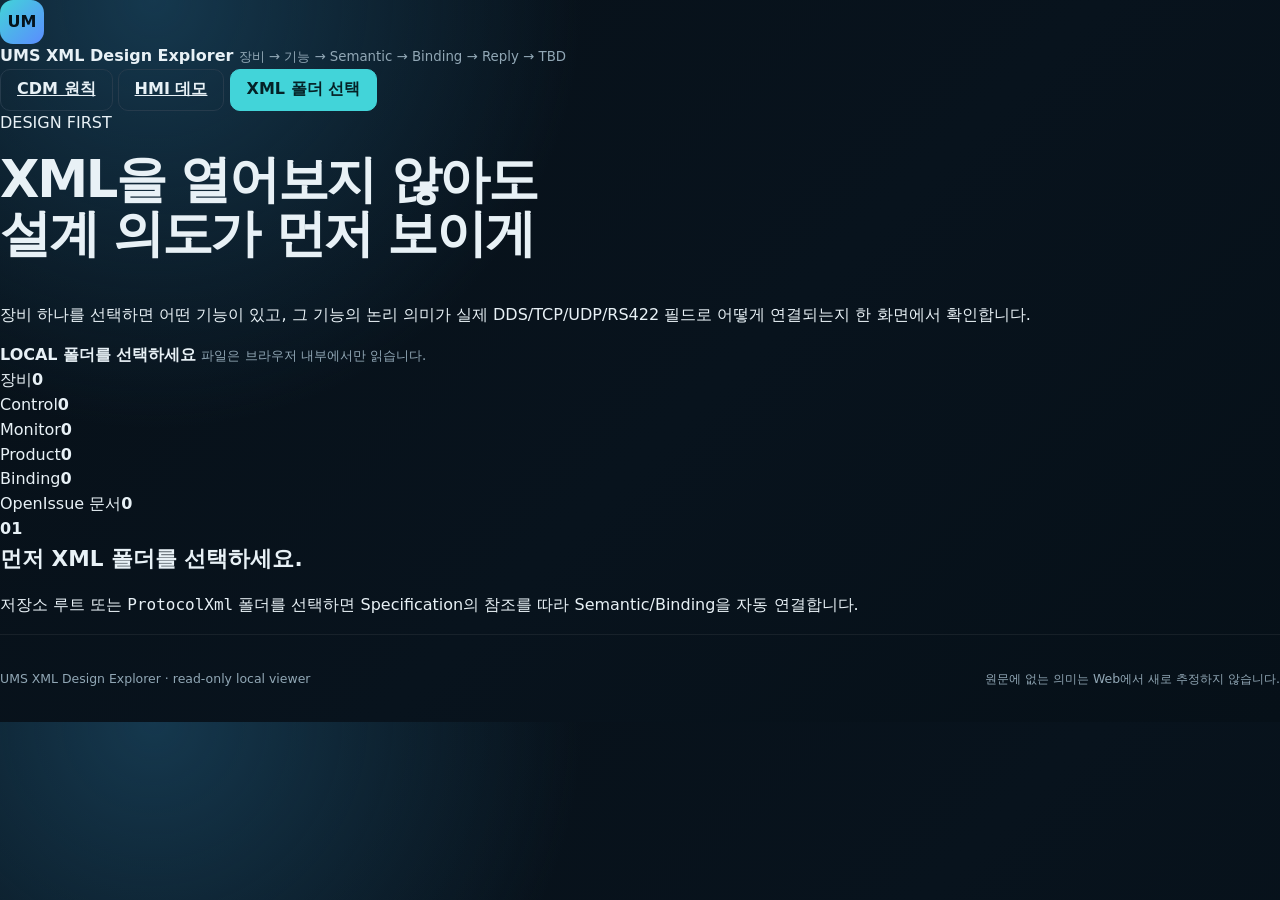
==== web/design.html @ 5b24053e "Add XML design-first explorer page" ====
<!doctype html>
<html lang="ko">
<head>
  <meta charset="utf-8">
  <meta name="viewport" content="width=device-width,initial-scale=1">
  <title>UMS XML Design Explorer</title>
  <link rel="stylesheet" href="styles.css">
  <link rel="stylesheet" href="design.css">
  <script src="design.js" defer></script>
</head>
<body class="design-body">
<a class="skip-link" href="#designMain">본문으로 바로가기</a>
<div class="design-shell">
  <header class="design-topbar">
    <div class="design-brand">
      <span class="brand-mark">UM</span>
      <span>
        <strong>UMS XML Design Explorer</strong>
        <small>장비 → 기능 → Semantic → Binding → Reply → TBD</small>
      </span>
    </div>
    <div class="design-actions">
      <a class="button ghost" href="index.html#cdm">CDM 원칙</a>
      <a class="button ghost" href="index.html#hmi">HMI 데모</a>
      <label class="button primary" for="designFolderInput">XML 폴더 선택</label>
      <input id="designFolderInput" class="visually-hidden" type="file" webkitdirectory multiple accept=".xml,.xsd,.md,.idl">
    </div>
  </header>

  <section class="design-intro">
    <div>
      <p class="design-eyebrow">DESIGN FIRST</p>
      <h1>XML을 열어보지 않아도<br>설계 의도가 먼저 보이게</h1>
      <p>장비 하나를 선택하면 어떤 기능이 있고, 그 기능의 논리 의미가 실제 DDS/TCP/UDP/RS422 필드로 어떻게 연결되는지 한 화면에서 확인합니다.</p>
    </div>
    <div class="design-source" id="designSourceState">
      <b>LOCAL</b>
      <strong>폴더를 선택하세요</strong>
      <small>파일은 브라우저 내부에서만 읽습니다.</small>
    </div>
  </section>

  <section id="designStats" class="design-stats" aria-live="polite">
    <div><span>장비</span><strong>0</strong></div>
    <div><span>Control</span><strong>0</strong></div>
    <div><span>Monitor</span><strong>0</strong></div>
    <div><span>Product</span><strong>0</strong></div>
    <div><span>Binding</span><strong>0</strong></div>
    <div><span>OpenIssue 문서</span><strong>0</strong></div>
  </section>

  <main id="designMain">
    <section id="designEmpty" class="design-empty">
      <b>01</b>
      <div>
        <h2>먼저 XML 폴더를 선택하세요.</h2>
        <p>저장소 루트 또는 <code>ProtocolXml</code> 폴더를 선택하면 Specification의 참조를 따라 Semantic/Binding을 자동 연결합니다.</p>
      </div>
    </section>

    <section id="designWorkspace" class="design-workspace" hidden>
      <aside class="design-sidebar">
        <header>
          <p>DEVICE</p>
          <h2>장비</h2>
          <input id="designDeviceSearch" type="search" placeholder="장비명 · SpecRef 검색">
        </header>
        <div id="designDeviceList" class="design-device-list"></div>
      </aside>

      <section class="design-content">
        <article id="designDeviceHero" class="design-device-hero"></article>

        <section class="design-path-card">
          <div class="design-path-title">
            <p>REFERENCE PATH</p>
            <h2>Specification → Semantic → Binding</h2>
          </div>
          <div id="designReferencePath" class="design-reference-path"></div>
        </section>

        <section class="design-function-layout">
          <aside class="design-function-browser">
            <header>
              <div>
                <p>FUNCTION</p>
                <h2>기능</h2>
              </div>
              <div class="design-function-filters" id="designFunctionFilters">
                <button class="is-active" data-kind="All">전체</button>
                <button data-kind="Control">Control</button>
                <button data-kind="Monitor">Monitor</button>
                <button data-kind="Product">Product</button>
              </div>
              <input id="designFunctionSearch" type="search" placeholder="기능명 · CDM · ID 검색">
            </header>
            <div id="designFunctionList" class="design-function-list"></div>
          </aside>

          <section class="design-detail">
            <div id="designNoFunction" class="design-no-function">
              <b>02</b>
              <div>
                <h2>기능을 선택하세요.</h2>
                <p>Semantic 의미와 실제 Binding 메시지를 같은 화면에서 비교할 수 있습니다.</p>
              </div>
            </div>

            <div id="designFunctionDetail" hidden>
              <article id="designFunctionHero" class="design-function-hero"></article>

              <section class="design-flow">
                <div><b>1</b><span><strong>기능</strong><small id="flowFeature">—</small></span></div>
                <i>→</i>
                <div><b>2</b><span><strong>Semantic</strong><small id="flowSemantic">—</small></span></div>
                <i>→</i>
                <div><b>3</b><span><strong>Binding</strong><small id="flowBinding">—</small></span></div>
                <i>→</i>
                <div><b>4</b><span><strong>Wire</strong><small id="flowWire">—</small></span></div>
                <i>→</i>
                <div><b>5</b><span><strong>Reply</strong><small id="flowReply">—</small></span></div>
              </section>

              <section class="design-compare-grid">
                <article class="design-semantic-card">
                  <header><p>LOGICAL MEANING</p><h2>Semantic</h2></header>
                  <div id="designSemanticSummary"></div>
                  <div id="designSemanticTable"></div>
                </article>
                <article class="design-binding-card">
                  <header><p>PHYSICAL REPRESENTATION</p><h2>Binding</h2></header>
                  <div id="designBindingVariants"></div>
                </article>
              </section>

              <section class="design-reply-issues-grid">
                <article class="design-reply-card">
                  <header><p>RESULT / ACK</p><h2>Reply</h2></header>
                  <div id="designReplyDetail"></div>
                </article>
                <article class="design-issue-card">
                  <header><p>KNOWN UNKNOWN</p><h2>TBD / OpenIssue</h2></header>
                  <div id="designIssueDetail"></div>
                </article>
              </section>

              <details class="design-raw-card">
                <summary><span><strong>원본 XML 확인</strong><small>선택 기능의 Semantic/Binding 원문</small></span><b>⌄</b></summary>
                <div class="design-raw-grid">
                  <div><h3>Semantic XML</h3><pre><code id="designRawSemantic"></code></pre></div>
                  <div><h3>Binding XML</h3><pre><code id="designRawBinding"></code></pre></div>
                </div>
              </details>
            </div>
          </section>
        </section>
      </section>
    </section>
  </main>

  <footer class="design-footer">
    <span>UMS XML Design Explorer · read-only local viewer</span>
    <span>원문에 없는 의미는 Web에서 새로 추정하지 않습니다.</span>
  </footer>
</div>
</body>
</html>
---- web/styles.css ----
:root {
  --bg:#071018;
  --surface:#0d1924;
  --surface2:#122230;
  --line:#263b4c;
  --text:#e8f1f6;
  --muted:#91a7b5;
  --cyan:#42d4d9;
  --blue:#5b8cff;
  --amber:#ffbd66;
  --green:#57d99b;
  --red:#ff7185;
  --radius:18px;
  --shadow:0 18px 55px #0008;
  font-family:Inter,'Noto Sans KR',system-ui,sans-serif;
  color-scheme:dark;
}
*{box-sizing:border-box}
html{scroll-behavior:smooth}
body{margin:0;background:radial-gradient(circle at 12% 0,#15384e 0,transparent 32%),linear-gradient(135deg,#071018,#08131d 55%,#061018);color:var(--text);line-height:1.55}
button,input,select{font:inherit}
button,label[for]{cursor:pointer}
code{font-family:Consolas,monospace}
[hidden]{display:none!important}
a{color:inherit}
h1,h2,h3,p{margin-top:0}
h1{font-size:clamp(2rem,4vw,4.2rem);line-height:1.06;letter-spacing:-.045em;max-width:1000px}
h2{font-size:1.35rem}
small{color:var(--muted)}
.app-shell{max-width:1760px;margin:auto;min-height:100vh;padding:0 34px}
.visually-hidden,.skip-link{position:absolute;width:1px;height:1px;overflow:hidden;clip:rect(0 0 0 0)}
.skip-link:focus{clip:auto;width:auto;height:auto;z-index:99;padding:10px;background:#fff;color:#000}
button:focus-visible,input:focus-visible,select:focus-visible,label:focus-visible{outline:3px solid var(--cyan);outline-offset:2px}
.button{display:inline-flex;align-items:center;justify-content:center;min-height:42px;padding:0 16px;border:1px solid var(--line);border-radius:10px;background:transparent;color:var(--text);font-weight:700}
.button.primary{background:var(--cyan);border-color:var(--cyan);color:#052126}
.button.ghost:hover{border-color:var(--cyan);color:var(--cyan)}
.empty-text{color:var(--muted)}

.topbar{min-height:88px;display:flex;align-items:center;justify-content:space-between;gap:24px;border-bottom:1px solid #ffffff12}
.brand{display:flex;align-items:center;gap:12px;text-decoration:none}
.brand-mark{display:grid;place-items:center;width:44px;height:44px;border-radius:13px;background:linear-gradient(135deg,var(--cyan),var(--blue));color:#05131b;font-weight:900}
.brand strong,.brand small,.source-summary strong,.source-summary small{display:block}
.source-actions{display:flex;align-items:center;gap:10px;margin-left:auto}
.source-summary{display:flex;align-items:center;gap:10px;margin-right:8px}
.source-dot{width:9px;height:9px;border-radius:50%;background:var(--amber);box-shadow:0 0 16px var(--amber)}
.source-bar{display:flex;align-items:center;gap:22px;padding:10px 0;border-bottom:1px solid #ffffff0e}
.source-bar>div{display:flex;gap:7px;align-items:baseline}
.source-bar span{font-size:.72rem;color:var(--muted)}
.source-bar strong{font-size:1.05rem}
.source-bar p{margin:0 0 0 auto;color:var(--muted);font-size:.76rem}
.source-bar b{color:var(--green)}

.tabbar{display:grid;grid-template-columns:repeat(3,1fr);gap:10px;padding:18px 0}
.tab-button{display:flex;align-items:center;gap:14px;text-align:left;padding:15px 18px;border:1px solid var(--line);border-radius:14px;background:#0b1721;color:var(--muted)}
.tab-button b{color:var(--cyan)}
.tab-button strong,.tab-button small{display:block}
.tab-button.is-active{background:#122634;border-color:#3e8ca3;color:var(--text);box-shadow:0 8px 30px #0004}
.tab-panel{animation:fade .2s ease}
@keyframes fade{from{opacity:.35;transform:translateY(5px)}}

.page-hero{display:grid;grid-template-columns:minmax(0,1.7fr) minmax(260px,.7fr);gap:36px;align-items:end;padding:62px 6px 44px}
.page-hero p{max-width:900px;color:#b7c8d2}
.eyebrow,.section-heading p,.panel-card header p,.timeline-section header p,.catalog-section header p,.reference-nav>p{color:var(--cyan);font-size:.72rem;letter-spacing:.15em;font-weight:800}
.notice-card{display:flex;gap:14px;padding:19px;border:1px solid #39768b;border-radius:14px;background:#102b38}
.notice-card b{display:grid;place-items:center;width:28px;height:28px;border-radius:50%;background:var(--cyan);color:#052126}
.notice-card strong,.notice-card small{display:block}
.notice-card.warning{border-color:#745f37;background:#2a2419}
.notice-card.warning b{background:var(--amber)}
footer{display:flex;justify-content:space-between;padding:34px 0;color:var(--muted);font-size:.78rem;border-top:1px solid #ffffff10}

.section-heading,.panel-card>header,.timeline-section>header,.catalog-section>header{display:flex;align-items:center;justify-content:space-between;gap:20px}
.section-heading{margin-bottom:18px}
.section-heading p,.panel-card header p,.timeline-section header p,.catalog-section header p{margin-bottom:5px}
.section-heading h2,.panel-card header h2,.timeline-section header h2,.catalog-section header h2{margin:0}
.panel-card,.analysis-overview,.timeline-section,.catalog-section,.command-guide{border:1px solid var(--line);border-radius:var(--radius);background:linear-gradient(160deg,#10202c,#0b1721);box-shadow:var(--shadow)}
.panel-card{padding:20px;min-width:0}
.panel-card>header{padding-bottom:15px;border-bottom:1px solid #ffffff10}
.empty-callout{display:flex;align-items:center;gap:18px;margin:30px 0;padding:24px;border:1px dashed #3f6376;border-radius:var(--radius);background:#0c1b26}
.empty-callout>b{font-size:2rem;color:var(--cyan)}
.empty-callout span{flex:1}
.empty-callout strong,.empty-callout small{display:block}
input,select{min-height:40px;border:1px solid var(--line);border-radius:9px;background:#07131c;color:var(--text);padding:0 11px}
input[type=search]{width:min(270px,100%)}
.state-chip{padding:5px 9px;border-radius:999px;background:#172b38;color:var(--cyan);font:700 .68rem Consolas,monospace}

.profile-formula,.axis-grid,.cdm-reference{margin:18px 0 34px}
.formula-track{display:grid;grid-template-columns:repeat(9,max-content);align-items:stretch;justify-content:space-between;gap:9px}
.formula-track>i{align-self:center;color:var(--muted);font-size:1.4rem}
.formula-card{display:flex;flex-direction:column;min-width:150px;padding:18px;border:1px solid var(--line);border-top:3px solid var(--cyan);border-radius:14px;background:var(--surface)}
.formula-card>b{font-size:.67rem;color:var(--muted)}
.formula-card>strong{font-size:1.04rem;margin:8px 0}
.formula-card.domain{border-top-color:var(--blue)}
.formula-card.autonomy{border-top-color:#9b8cff}
.formula-card.capability{border-top-color:var(--green)}
.formula-card.project{border-top-color:var(--amber)}
.axis-grid{display:grid;grid-template-columns:repeat(3,1fr);gap:15px}
.axis-grid>.section-heading{grid-column:1/-1}
.axis-card{padding:22px;border:1px solid var(--line);border-radius:16px;background:var(--surface)}
.axis-card>b{display:grid;place-items:center;width:32px;height:32px;border-radius:9px;background:#173449;color:var(--cyan)}
.axis-card h3{margin:12px 0 4px}
.axis-card p,.axis-card li{color:var(--muted)}
.tag-cloud{display:flex;flex-wrap:wrap;gap:7px}
.tag-cloud span{padding:4px 8px;border-radius:999px;background:#152a38;color:#b6dce8;font-size:.75rem}
.cdm-reference{display:grid;grid-template-columns:245px 1fr;border:1px solid var(--line);border-radius:var(--radius);overflow:hidden;background:var(--surface)}
.reference-nav{padding:24px;border-right:1px solid var(--line);background:#09151e}
.reference-nav button{display:block;width:100%;padding:10px;margin:5px 0;border:0;border-radius:8px;background:transparent;color:var(--muted);text-align:left}
.reference-nav button.is-active{background:#153143;color:var(--cyan)}
.reference-content{min-height:440px;padding:30px;overflow:auto}
.document-header span{color:var(--cyan);font-size:.7rem;font-weight:800}
.principle-grid{display:grid;grid-template-columns:1fr 1fr;gap:18px}
.principle-grid section{padding:20px;border:1px solid var(--line);border-radius:14px}
.markdown-body{max-width:1000px}
.markdown-body h1,.markdown-body h2,.markdown-body h3{margin-top:1.5em;letter-spacing:-.02em}
.markdown-body h1{font-size:2rem}
.markdown-body table{width:100%;border-collapse:collapse;font-size:.82rem}
.markdown-body th,.markdown-body td{padding:9px;border:1px solid var(--line);text-align:left}
.markdown-body pre{padding:15px;background:#061018;border-radius:10px;overflow:auto}

.analysis-overview{padding:22px;margin-bottom:18px}
.legend{display:flex;flex-wrap:wrap;gap:12px;color:var(--muted);font-size:.72rem}
.legend span:nth-child(1){color:var(--blue)}
.legend span:nth-child(2){color:var(--cyan)}
.legend span:nth-child(3){color:var(--green)}
.legend span:nth-child(4){color:var(--amber)}
.relationship-map{display:grid;gap:14px}
.relation-chain{display:grid;grid-template-columns:minmax(170px,.75fr) 28px minmax(240px,1fr) 28px minmax(260px,1.5fr);align-items:stretch}
.relation-arrow{display:grid;place-items:center;color:#557182}
.relation-node{padding:15px;border:1px solid var(--line);border-left:4px solid var(--cyan);border-radius:12px;background:#0a1720;text-align:left;color:var(--text)}
.relation-node.binding{border-left-color:var(--green)}
.relation-node.vehicle{border-left-color:var(--blue)}
.relation-node strong,.relation-node small{display:block;overflow-wrap:anywhere}
.binding-stack{display:grid;gap:8px}
.schema-rail{display:flex;gap:10px;margin-top:14px;padding-top:14px;border-top:1px dashed var(--line)}
.schema-node{flex:1;padding:10px;border:1px solid #6c5733;border-radius:10px;background:#251f16;color:var(--amber);font-size:.75rem}
.selection-summary{display:flex;align-items:center;flex-wrap:wrap;gap:8px 12px;margin:-4px 0 16px;padding:10px 12px;border:1px solid #315365;border-radius:10px;background:#0a1822;color:var(--muted);font-size:.74rem}
.selection-summary span{display:inline-flex;align-items:center;gap:6px;padding:5px 8px;border-radius:7px;background:#102733}
.selection-summary strong{color:var(--text);font-size:.86rem}
.selection-summary small{margin-left:auto;color:#829ba9}
.explorer-layout{display:grid;grid-template-columns:260px minmax(420px,1.25fr) minmax(300px,.9fr);gap:14px;align-items:start}
.file-list,.control-list{display:grid;gap:7px;margin-top:14px;max-height:650px;overflow:auto}
.file-item,.control-item{width:100%;padding:11px;border:1px solid transparent;border-radius:9px;background:#0a1720;color:var(--text);text-align:left}
.file-item:hover,.control-item:hover,.file-item.is-active,.control-item.is-active{border-color:#356278;background:#102838}
.file-item strong,.file-item small,.control-item strong,.control-item small{display:block;overflow-wrap:anywhere}
.file-item small,.control-item small{color:var(--muted)}
.control-browser>header{align-items:flex-end}
.model-detail{padding-top:15px;overflow-wrap:anywhere}
.model-detail dl{display:grid;gap:9px}
.model-detail dt{color:var(--muted);font-size:.7rem}
.model-detail dd{margin:2px 0 0;font-family:Consolas,monospace}
.detail-block{margin:14px 0;padding:13px;border:1px solid var(--line);border-radius:10px}
.detail-block h3{margin-bottom:8px}
.diagnostics-section{margin:18px 0 36px}
.diagnostic-list{display:grid;gap:8px}
.diagnostic-item{display:flex;gap:12px;padding:13px;border:1px solid var(--line);border-radius:10px;background:#0b1720}
.diagnostic-item b{color:var(--amber)}
.diagnostic-item.error b{color:var(--red)}
.diagnostic-item.ok b{color:var(--green)}

.feature-item-head{display:flex;align-items:center;justify-content:space-between;gap:10px;width:100%}
.feature-badge{display:inline-flex;align-items:center;padding:3px 7px;border-radius:999px;font-size:.62rem;letter-spacing:.06em}
.feature-badge.control{background:#173a48;color:var(--cyan)}
.feature-badge.monitor{background:#263724;color:var(--green)}
.feature-badge.product{background:#3a2d1a;color:var(--amber)}
.control-item.control{border-left:3px solid var(--cyan)}
.control-item.monitor{border-left:3px solid var(--green)}
.control-item.product{border-left:3px solid var(--amber)}

.relation-node,.schema-node,.file-item,.control-item{position:relative;transition:background-color .12s ease,border-color .12s ease,box-shadow .12s ease,transform .12s ease}
.relation-node.is-selected,.schema-node.is-selected,.file-item.is-selected,.control-item.is-selected{background:#16384a;border-color:#55a9c5;color:#f2fbff;box-shadow:inset 0 0 0 1px #7dd3ef40}
.relation-node.is-primary,.schema-node.is-primary,.file-item.is-primary,.control-item.is-primary{box-shadow:0 0 0 2px #08131b,0 0 0 4px #62c7e8,inset 0 0 0 1px #ffffff20}
.relation-node.vehicle.is-selected{background:#17384b;border-left-color:#70baff}
.relation-node.semantic.is-selected{background:#123943;border-left-color:#68d8ed}
.relation-node.binding.is-selected{background:#123b32;border-left-color:#6fe0ad}
.control-item.is-selected.control{border-left-color:#73dcf0}
.control-item.is-selected.monitor{border-left-color:#6fe0ad}
.control-item.is-selected.product{border-left-color:#ffd08a}

.reply-overview{margin-top:14px}
.reply-list{display:grid;gap:10px}
.reply-item{padding:12px;border:1px solid var(--line);border-radius:10px;background:#09151e}
.reply-item>strong,.reply-item>small{display:block}
.reply-item>small{margin-top:5px;color:var(--muted)}
.reply-binding{display:grid;grid-template-columns:1fr;gap:3px;margin-top:9px;padding:9px;border-left:2px solid var(--cyan);background:#07121a}
.reply-binding b{font-size:.75rem;color:var(--cyan)}
.reply-binding span,.reply-binding small{color:var(--muted);font-size:.72rem;overflow-wrap:anywhere}
.binding-detail-large{padding:16px}
.binding-file-title{margin:0 0 16px}
.message-section{margin-top:14px;padding:16px;border:1px solid var(--line);border-radius:12px;background:#0a1822}
.message-section+.message-section{margin-top:16px}
.message-section.reply{border-left:3px solid var(--cyan)}
.message-section.product{border-left:3px solid var(--amber)}
.message-section-title{margin:0 0 14px;font-size:1.1rem}
.message-section dl{margin-bottom:12px}
.message-field-title{margin:0 0 7px;padding-top:14px;border-top:1px solid var(--line);font-size:.9rem;color:var(--text)}
.field-list-large{display:block;border-top:1px solid var(--line);border-bottom:1px solid var(--line);background:#07131c}
.field-row-header,.field-row-large{display:grid;grid-template-columns:minmax(150px,.8fr) minmax(92px,.35fr) minmax(260px,1.5fr);gap:12px;align-items:start}
.field-row-header{padding:7px 10px;background:#102431;color:var(--muted);font-size:.66rem;font-weight:800;text-transform:uppercase;letter-spacing:.06em}
.field-row-large{padding:7px 10px;border:0;border-bottom:1px solid #ffffff0b;border-radius:0;background:transparent;color:var(--text);font-size:.76rem;line-height:1.4}
.field-row-large:last-child{border-bottom:0}
.field-row-large:hover{background:#0c1d28}
.field-row-name{display:block;padding-left:calc(var(--field-depth,0) * 18px);color:#d9f1f6;overflow-wrap:anywhere}
.field-row-large[style*="--field-depth: 1"] .field-row-name::before,.field-row-large[style*="--field-depth: 2"] .field-row-name::before,.field-row-large[style*="--field-depth: 3"] .field-row-name::before{content:'↳ ';color:var(--muted)}
.field-row-kind{color:var(--amber);font-size:.7rem}
.field-row-meta{color:var(--muted);overflow-wrap:anywhere}
.reply-fields{border-left:3px solid var(--cyan)}

.flow-strip{display:grid;grid-template-columns:minmax(170px,.8fr) minmax(155px,.55fr) minmax(250px,1.1fr) minmax(130px,.5fr) minmax(150px,.65fr);gap:10px;align-items:stretch;margin:10px 0 18px;padding:14px;border:1px solid var(--line);border-radius:var(--radius);background:#0b1721}
.flow-strip>.flow-node{display:flex;gap:10px;align-items:center;padding:10px 12px;border:1px solid #254557;border-radius:11px;background:#0c1d28}
.flow-strip b{color:var(--cyan)}
.flow-strip strong,.flow-strip small{display:block}
.flow-strip>.flow-link{display:grid;place-items:center;text-align:center;color:var(--cyan);font-size:.73rem;position:relative}
.flow-strip>.flow-link:before,.flow-strip>.flow-link:after{content:'';position:absolute;top:50%;height:1px;background:#466475;width:16px}
.flow-strip>.flow-link:before{left:-5px}.flow-strip>.flow-link:after{right:-5px}
.flow-strip>.flow-link strong,.flow-strip>.flow-link small{display:block}
.flow-strip>.flow-link small{color:var(--muted);font-size:.66rem}
.mock-stack{display:flex;flex-wrap:wrap;justify-content:flex-end;gap:8px}
.mock-stack span{padding:6px 10px;border:1px solid #66562e;border-radius:999px;background:#272113;color:var(--amber);font-size:.7rem;font-weight:800}
.mock-stack small{flex-basis:100%;text-align:right}

.hmi-layout{display:grid;grid-template-columns:minmax(390px,42fr) minmax(650px,58fr);gap:14px;align-items:stretch}
.terminal-panel,.om-workspace{min-height:690px;display:flex;flex-direction:column}
.terminal{margin-top:15px;border:1px solid #234253;border-radius:12px;background:#030b10;overflow:hidden;display:flex;flex-direction:column;flex:1;min-height:0}
.terminal-titlebar{display:flex;justify-content:space-between;padding:8px 12px;background:#10232e;color:var(--muted);font:700 .68rem Consolas,monospace}
.terminal-log{height:auto;min-height:300px;flex:1;padding:14px;overflow:auto;font:12px/1.6 Consolas,monospace}
.terminal-line{white-space:pre-wrap;overflow-wrap:anywhere}
.terminal-line.input{color:#fff}.terminal-line.success{color:var(--green)}.terminal-line.error{color:var(--red)}.terminal-line.warning{color:var(--amber)}
.terminal-form{display:grid;grid-template-columns:auto 1fr auto;align-items:center;gap:8px;padding:9px;border-top:1px solid #193542;font:12px Consolas,monospace}
.terminal-form input{border:0;background:transparent}
.terminal-form button{height:34px;border:0;border-radius:7px;background:var(--cyan);color:#052126;font-weight:800}
.terminal-control-list{display:grid;gap:4px;margin:5px 0 9px;padding:6px;border:1px solid #244453;border-radius:8px;background:#07141c;max-height:210px;overflow:auto}
.terminal-control-id{display:grid;grid-template-columns:28px minmax(210px,1fr) minmax(90px,.45fr);gap:8px;align-items:center;width:100%;padding:5px 7px;border:1px solid transparent;border-radius:6px;background:transparent;color:var(--text);text-align:left;font:inherit;cursor:pointer}
.terminal-control-id:hover,.terminal-control-id:focus-visible{background:#12303e;border-color:#4b91aa;outline:none}
.terminal-control-id code{color:#8bdcf2;overflow-wrap:anywhere}.terminal-control-id small{color:var(--muted);overflow-wrap:anywhere}.terminal-control-index{color:var(--amber);font-size:.68rem;text-align:right}

.draft-picker{position:relative;margin-top:15px;z-index:12}
.draft-picker>summary{list-style:none;display:flex;justify-content:space-between;align-items:center;gap:12px;padding:11px 13px;border:1px solid #31586c;border-radius:10px;background:#0d2230;cursor:pointer}
.draft-picker>summary::-webkit-details-marker{display:none}
.draft-picker>summary span,.draft-picker>summary small,.draft-picker>summary strong{display:block}
.draft-picker>summary small{color:var(--cyan);font-size:.66rem;letter-spacing:.08em}.draft-picker>summary strong{margin-top:3px;font-size:.84rem}.draft-picker>summary>b{color:var(--cyan);font-size:1.2rem;transition:transform .15s}.draft-picker[open]>summary>b{transform:rotate(180deg)}
.draft-picker-menu{position:absolute;left:0;right:0;top:calc(100% + 6px);padding:10px;border:1px solid #31586c;border-radius:11px;background:#07141d;box-shadow:0 18px 45px #0009}
.draft-picker-menu>input{width:100%;margin-bottom:9px}
.preset-list{display:grid;gap:5px;max-height:360px;overflow:auto}
.preset-group{display:grid;gap:4px;padding:6px 0}.preset-group+.preset-group{border-top:1px solid #ffffff10}.preset-group>h4{margin:3px 6px;color:var(--muted);font-size:.68rem;letter-spacing:.08em}
.preset-list button{display:grid;grid-template-columns:minmax(120px,.55fr) minmax(200px,1fr);gap:10px;width:100%;padding:9px 10px;border:1px solid transparent;border-radius:8px;background:#0c1d28;color:var(--text);text-align:left}
.preset-list button:hover,.preset-list button:focus{border-color:#3c7188;background:#113044}.preset-list button strong,.preset-list button code{display:block;overflow-wrap:anywhere}.preset-list button code{color:var(--cyan);font-size:.68rem}
.draft-card{margin-top:14px;padding:14px;border:1px solid var(--line);border-radius:12px}.draft-card header{display:flex;justify-content:space-between;gap:12px}.draft-card h3{font-size:.82rem;overflow-wrap:anywhere}
.argument-chips{display:flex;flex-wrap:wrap;gap:6px;margin-top:12px}.argument-chip{padding:5px 8px;border-radius:7px;background:#173144;color:#c7edf1;font:11px Consolas,monospace}.argument-chip.auto{background:#243529;color:#a9efc4;border:1px solid #3f7657}

.om-workspace>.om-inner-grid{display:grid;grid-template-columns:minmax(260px,38fr) minmax(390px,62fr);gap:14px;flex:1;min-height:0;margin-top:15px}
.om-resolver,.payload-panel{min-width:0;border:1px solid var(--line);border-radius:12px;background:#08141d;padding:14px;display:flex;flex-direction:column}
.om-resolver{overflow:hidden}.route-select{display:grid;gap:6px;margin:15px 0;color:var(--muted);font-size:.76rem;min-width:0;width:100%;overflow:hidden}.route-select select{display:block;width:100%;min-width:0;max-width:100%;overflow:hidden;text-overflow:ellipsis;white-space:nowrap}.route-select small{min-width:0;overflow-wrap:anywhere}
.om-subhead p,.payload-panel header p{color:var(--cyan);font-size:.68rem;letter-spacing:.13em;font-weight:800}.om-subhead h3,.payload-panel header h3{margin-top:3px}
.pipeline{display:grid;gap:7px;padding:0;list-style:none}.pipeline li{display:flex;gap:9px;padding:9px;border:1px solid var(--line);border-radius:9px;color:var(--muted)}.pipeline li>b{display:grid;place-items:center;width:24px;height:24px;border-radius:50%;background:#162b39}.pipeline strong,.pipeline small{display:block}.pipeline li.active{border-color:var(--cyan);color:var(--text)}.pipeline li.done b{background:var(--green);color:#052119}.pipeline li.error{border-color:var(--red)}
.binding-summary,.result-banner{margin-top:12px;padding:12px;border:1px solid var(--line);border-radius:10px;background:#09151e}.binding-summary dl{display:grid;grid-template-columns:1fr 1fr;gap:8px}.binding-summary dt{color:var(--muted);font-size:.68rem}.binding-summary dd{margin:0;overflow-wrap:anywhere;font:11px Consolas,monospace}.result-banner strong,.result-banner small{display:block}.result-banner.success{border-color:#397359}.result-banner.blocked{border-color:#8e4854}
.payload-panel>header{display:flex;justify-content:space-between;align-items:center;margin-bottom:10px}.payload-panel .table-scroll{flex:1;min-height:0;max-height:610px;overflow:auto}.payload-table{width:100%;border-collapse:collapse;font-size:.78rem}.payload-table th,.payload-table td{padding:10px;border-bottom:1px solid #ffffff0e;text-align:left;vertical-align:top}.payload-table th{position:sticky;top:0;background:#122431;color:var(--muted)}.payload-table th:first-child,.payload-table td:first-child{width:52%}.payload-table th:nth-child(2),.payload-table td:nth-child(2){width:20%}.payload-table th:nth-child(3),.payload-table td:nth-child(3){width:28%}.payload-table td:first-child code{display:block;margin-bottom:6px}.payload-table td:first-child small{display:block;color:var(--muted);line-height:1.45;overflow-wrap:anywhere;white-space:normal}.payload-table td:nth-child(2) code{display:block;overflow-wrap:anywhere;word-break:break-word}
.owner-badge{display:inline-flex;padding:3px 7px;border-radius:999px;background:#1a3242;color:var(--cyan);font-size:.68rem}.owner-badge.fixed{color:var(--amber)}.owner-badge.derived{color:#a9a0ff}.owner-badge.fallback{color:var(--green);background:#14352b}.owner-badge.converter{color:var(--red);background:#3a1b24}.owner-badge.xml{color:var(--amber);background:#382b17}.owner-badge.unresolved{color:#ff9cac;background:#371d27}
.mapping-details{margin-top:7px}.mapping-details summary{cursor:pointer;color:var(--cyan);font-size:.68rem}.mapping-details div{display:grid;gap:3px;margin-top:5px;padding:7px;border-left:2px solid #31586c;background:#07141d}.mapping-details code{display:block;color:#b7c8d2;font-size:.64rem;white-space:normal;overflow-wrap:anywhere}

.timeline-section,.catalog-section,.command-guide{margin:18px 0;padding:22px}
.bus-timeline{display:grid;gap:9px;max-height:420px;overflow:auto}.bus-message{display:grid;grid-template-columns:minmax(280px,.8fr) minmax(360px,1.2fr);gap:16px;align-items:start;padding:12px 14px;border-left:3px solid var(--cyan);background:#09151e;border-radius:8px}.bus-message.device{border-color:var(--green)}.bus-message.error{border-color:var(--red)}.bus-message.dds{border-left-color:var(--blue)}.bus-message.error.dds{border-left-color:var(--red)}.bus-meta{display:grid;align-content:start;gap:3px;min-width:0;padding:3px 4px 3px 0}.bus-meta strong,.bus-meta small{overflow-wrap:anywhere}.bus-meta strong{font-size:.84rem;line-height:1.35}.bus-meta>small:not(.bus-metadata){margin-top:2px;font-size:.74rem;line-height:1.4}.bus-metadata{font:10px/1.45 Consolas,monospace;color:#7893a4}.bus-message code{width:100%;max-height:190px;overflow:auto;padding:7px 9px;border-radius:7px;background:#050e14;white-space:pre-wrap;overflow-wrap:anywhere;font-size:.68rem;line-height:1.42}.timeline-empty{color:var(--muted)}
.catalog-grid{display:grid;grid-template-columns:repeat(3,1fr);gap:10px}.catalog-card{padding:15px;border:1px solid var(--line);border-radius:12px;background:#0a1720}.catalog-card h3{font-size:.94rem;margin-bottom:4px}.catalog-card code{display:block;color:var(--cyan);font-size:.68rem;overflow-wrap:anywhere}.catalog-card p{color:var(--muted);font-size:.76rem}
.compact-guide{padding:0!important;overflow:hidden}.compact-guide>summary{list-style:none;display:flex;align-items:center;justify-content:space-between;gap:10px;padding:12px 14px;cursor:pointer;background:#0d2230}.compact-guide>summary::-webkit-details-marker{display:none}.compact-guide>summary span,.compact-guide>summary small,.compact-guide>summary strong{display:block}.compact-guide>summary small{color:var(--cyan);font-size:.62rem;letter-spacing:.08em}.compact-guide>summary strong{margin-top:2px;font-size:.82rem}.compact-guide>summary>b{color:var(--cyan);transition:transform .15s}.compact-guide[open]>summary>b{transform:rotate(180deg)}.compact-guide .command-list{padding:10px;display:grid;grid-template-columns:1fr 1fr;gap:7px}.compact-guide .command-list>div{display:flex;justify-content:space-between;gap:12px;padding:7px 8px;border:1px solid var(--line);border-radius:8px}.compact-guide .command-list code{color:var(--cyan);font-size:.68rem}.compact-guide .command-list span{color:var(--muted);font-size:.66rem;text-align:right}

@media(max-width:1300px){.formula-track{grid-template-columns:repeat(5,1fr)}.formula-track>i{display:none}.hmi-layout{grid-template-columns:1fr}.terminal-panel,.om-workspace{min-height:auto}.om-workspace>.om-inner-grid{grid-template-columns:minmax(260px,.75fr) minmax(420px,1.25fr)}.explorer-layout{grid-template-columns:230px 1fr}.detail-inspector{grid-column:1/-1}.catalog-grid{grid-template-columns:repeat(2,1fr)}}
@media(max-width:900px){.app-shell{padding:0 18px}.topbar{align-items:flex-start;padding:16px 0}.source-actions{flex-wrap:wrap;justify-content:flex-end}.source-summary{width:100%;justify-content:flex-end}.page-hero{grid-template-columns:1fr;padding:42px 0 30px}.axis-grid{grid-template-columns:1fr}.formula-track{grid-template-columns:repeat(2,1fr)}.cdm-reference{grid-template-columns:1fr}.reference-nav{border-right:0;border-bottom:1px solid var(--line)}.principle-grid{grid-template-columns:1fr}.relation-chain{grid-template-columns:1fr}.relation-arrow{transform:rotate(90deg)}.explorer-layout{grid-template-columns:1fr}.flow-strip{grid-template-columns:1fr}.flow-strip>.flow-link:before,.flow-strip>.flow-link:after{display:none}.om-workspace>.om-inner-grid{grid-template-columns:1fr}.payload-panel .table-scroll{max-height:480px}.draft-picker-menu{position:static;margin-top:7px}.bus-message{grid-template-columns:1fr;gap:9px}.bus-message code{max-height:180px}}
@media(max-width:720px){.field-row-header{display:none}.field-row-large{grid-template-columns:1fr;gap:2px;padding:8px 9px}.field-row-kind{font-size:.65rem}.selection-summary small{width:100%;margin-left:0}.command-list>div{display:grid}.command-list span{text-align:left}}
@media(max-width:620px){.app-shell{padding:0 12px}.brand small{display:none}.topbar{gap:10px}.source-actions{gap:6px}.button{padding:0 10px;font-size:.76rem}.source-bar{gap:12px;overflow:auto}.source-bar p{display:none}.tabbar{position:sticky;top:0;z-index:20;background:var(--bg);gap:5px}.tab-button{justify-content:center;padding:10px 5px}.tab-button b,.tab-button small{display:none}.tab-button strong{font-size:.76rem}.formula-track,.catalog-grid{grid-template-columns:1fr}.terminal-log{min-height:260px}.schema-rail{display:grid}.page-hero h1{font-size:2.2rem}footer{display:grid;gap:7px}.preset-list button{grid-template-columns:1fr}.terminal-control-id{grid-template-columns:25px 1fr}.terminal-control-id small{grid-column:2}.compact-guide .command-list{grid-template-columns:1fr}}
/* Recovered compact device-first explorer */
.app-shell{max-width:2100px}
.analysis-overview{position:relative;margin:4px 0 12px;padding:9px 10px;border-radius:14px;box-shadow:none}
.device-picker{position:relative;z-index:16;margin-bottom:7px;border:1px solid var(--line);border-radius:10px;background:#091721}
.device-picker-summary{display:grid;grid-template-columns:58px minmax(0,1fr) auto;align-items:center;gap:10px;min-height:54px;padding:7px 10px}
.device-picker-summary>p,.device-detail-label>p{margin:0;color:var(--cyan);font-size:.59rem;letter-spacing:.14em;font-weight:900}
.device-picker-summary>span{min-width:0}
.device-picker-summary strong,.device-picker-summary small{display:block;overflow:hidden;text-overflow:ellipsis;white-space:nowrap}
.device-picker-summary strong{font-size:.79rem}
.device-picker-summary small{font-size:.63rem}
.device-picker-summary .button{min-height:34px;padding:0 11px;font-size:.68rem}
.device-popover{position:absolute;top:calc(100% + 6px);right:0;left:0;padding:10px;border:1px solid #3b7188;border-radius:11px;background:#06131c;box-shadow:0 18px 50px #000b}
.device-popover>input{width:100%;margin-bottom:8px}
.device-list{display:grid;grid-template-columns:repeat(2,minmax(0,1fr));gap:6px;max-height:360px;overflow:auto}
.device-option{min-width:0;padding:9px 11px;border:1px solid var(--line);border-left:4px solid var(--blue);border-radius:9px;background:#0a1822;color:var(--text);text-align:left}
.device-option:hover,.device-option.is-active{border-color:#55a9c5;background:#16384a}
.device-option strong,.device-option small{display:block;overflow-wrap:anywhere}
.device-option strong{font-size:.76rem}
.device-option small{font-size:.62rem;line-height:1.35}
.device-detail{position:relative;padding:7px 8px 6px;border:1px solid var(--line);border-radius:10px;background:#091721}
.device-detail-label{display:flex;align-items:center;justify-content:space-between;gap:10px;height:18px;padding:0 2px}
.device-detail-label>strong{font-size:.68rem;overflow:hidden;text-overflow:ellipsis;white-space:nowrap}
.device-detail .relationship-map{box-sizing:border-box;height:72px;min-height:72px;max-height:72px;overflow:auto;padding:0 3px 0 0}
.device-empty{display:grid;place-items:center;box-sizing:border-box;width:100%;height:72px;min-height:72px;margin:0;padding:8px 10px;border:1px dashed #315365;border-radius:9px;color:var(--muted);font-size:.7rem}
.relation-chain{grid-template-columns:minmax(190px,.75fr) 20px minmax(260px,1fr) 20px minmax(300px,1.5fr);min-width:920px;height:66px}
.relation-arrow{font-size:.7rem;transform:none}
.relation-node{min-height:58px;padding:7px 10px;border-radius:9px}
.relation-node strong{font-size:.73rem;line-height:1.35}
.relation-node small{font-size:.61rem;line-height:1.35}
.binding-stack{gap:4px;overflow:auto}
.schema-rail{display:block;margin-top:5px;padding:0;border:1px solid #5e4b2c;border-radius:8px;background:#211b13;color:var(--amber)}
.schema-rail>summary{display:grid;grid-template-columns:auto minmax(0,1fr) auto;align-items:center;gap:10px;min-height:30px;padding:5px 9px;cursor:pointer;list-style:none;font-size:.62rem}
.schema-rail>summary::-webkit-details-marker{display:none}
.schema-rail>summary span{text-align:right;overflow:hidden;text-overflow:ellipsis;white-space:nowrap}
.schema-rail>summary small{color:var(--amber)}
.schema-list{display:grid;grid-template-columns:repeat(auto-fit,minmax(210px,1fr));gap:5px;padding:6px;border-top:1px solid #5e4b2c}
.schema-node{padding:6px 8px;font-size:.61rem}

.explorer-layout{display:grid;grid-template-columns:minmax(300px,.5fr) minmax(440px,1fr) minmax(440px,1fr);gap:12px;align-items:stretch}
.explorer-layout>.panel-card{display:flex;flex-direction:column;height:clamp(680px,74vh,820px);min-width:0;padding:12px;border-radius:14px;box-shadow:none}
.explorer-layout>.panel-card>header{box-sizing:border-box;height:68px;min-height:68px;padding:2px 0 9px;border-bottom:1px solid #ffffff10;align-content:center}
.explorer-layout>.panel-card>header p{margin:0 0 2px;font-size:.59rem}
.explorer-layout>.panel-card>header h2{font-size:1rem;line-height:1.2}
.control-browser>header{display:grid;grid-template-columns:minmax(0,1fr) minmax(130px,180px);align-items:center;gap:8px}
.control-browser>header input{width:100%;min-height:35px;font-size:.68rem}
.detail-inspector>header,.binding-inspector>header{display:block}
.control-list,.model-detail,.binding-detail{flex:1;min-height:0;margin-top:9px;padding:0 3px 0 0;overflow-y:auto;overflow-x:hidden}
.control-list{display:grid;align-content:start;gap:5px;max-height:none}
.control-item{padding:8px 9px;border-radius:8px}
.control-item strong{font-size:.74rem;line-height:1.3}
.control-item small{font-size:.62rem;line-height:1.35}
.feature-badge{font-size:.54rem;padding:2px 6px}
.model-detail,.binding-detail{font-size:.74rem;overflow-wrap:anywhere}
.model-detail>h3,.binding-file-title{margin:0 0 8px;font-size:.88rem;line-height:1.35}
.model-detail>code{display:block;margin-bottom:10px;font-size:.72rem;overflow-wrap:anywhere}
.model-detail dl,.binding-detail dl{gap:6px;margin:8px 0}
.model-detail dt,.binding-detail dt{font-size:.62rem}
.model-detail dd,.binding-detail dd{margin:1px 0 0;font-size:.74rem;line-height:1.4;overflow-wrap:anywhere}
.detail-block{margin:10px 0;padding:10px;border-radius:9px}
.detail-block h3{font-size:.82rem}
.binding-detail-large{margin:0 0 10px;padding:10px}
.message-section{margin-top:9px;padding:10px;border-radius:9px}
.message-section+.message-section{margin-top:10px}
.message-section-title{margin:0 0 8px;font-size:.82rem}
.field-details{margin-top:9px;border:1px solid var(--line);border-radius:8px;overflow:hidden;background:#07131c}
.field-details>summary{display:flex;align-items:center;justify-content:space-between;gap:8px;padding:9px 10px;cursor:pointer;list-style:none;color:var(--cyan);font-size:.72rem;font-weight:800}
.field-details>summary::-webkit-details-marker{display:none}
.field-details>summary small{font-size:.59rem}
.field-details[open]>summary small{font-size:0}
.field-details[open]>summary small:after{content:'접기';font-size:.59rem}
.field-list-large{border:0;border-top:1px solid var(--line)}
.field-row-header,.field-row-large{grid-template-columns:minmax(110px,.75fr) minmax(76px,.35fr) minmax(160px,1.4fr);gap:8px}
.field-row-header{padding:6px 8px;font-size:.59rem}
.field-row-large{padding:8px;font-size:.69rem}
.field-row-kind{font-size:.64rem}
.semantic-profile-block{padding:0;overflow:hidden}
.semantic-profile-block>h3{margin:0;padding:10px 11px;border-bottom:1px solid var(--line)}
.semantic-table-wrap{overflow:auto}
.semantic-table{width:100%;border-collapse:collapse;table-layout:fixed;font-size:.67rem}
.semantic-table th,.semantic-table td{padding:8px;border-bottom:1px solid #ffffff0d;text-align:left;vertical-align:top;overflow-wrap:anywhere}
.semantic-table th{background:#102431;color:var(--muted);font-size:.59rem;letter-spacing:.04em}
.semantic-table th:first-child,.semantic-table td:first-child{width:24%}
.semantic-table code{font-size:.66rem}
.optional-mark{display:block;margin-top:3px;color:var(--amber);font-size:.56rem}
.semantic-empty{margin:0;padding:11px;color:var(--muted)}
.reply-overview{margin-top:10px}
.reply-item{padding:9px}
.reply-item>strong{font-size:.72rem}
.reply-item>small,.reply-binding b,.reply-binding span,.reply-binding small{font-size:.62rem}

.diagnostics-section{margin:12px 0 24px}
.diagnostics-section .section-heading{margin-bottom:8px}
.diagnostics-section .section-heading p{font-size:.62rem}
.diagnostics-section .section-heading h2{font-size:1rem}
.diagnostic-list{gap:6px}
.diagnostic-item{gap:9px;padding:8px 10px;border-radius:8px;font-size:.72rem;line-height:1.45}
.diagnostic-item b{font-size:.66rem}
.terminal-actions{display:flex;align-items:center;gap:7px}
.terminal-actions .button{min-height:32px;padding:0 9px;font-size:.65rem}
.terminal-panel .compact-guide{width:100%;margin:10px 0 0;box-shadow:none}
.compact-guide .command-list>div{min-width:0}
.compact-guide .command-list code{white-space:nowrap}

@media(max-width:1500px){
  .explorer-layout{grid-template-columns:minmax(280px,.65fr) minmax(440px,1fr)}
  .detail-inspector{grid-column:auto}
  .binding-inspector{grid-column:1/-1}
}
@media(max-width:1100px){
  .explorer-layout{grid-template-columns:1fr}
  .binding-inspector{grid-column:auto}
  .explorer-layout>.panel-card{height:620px}
}
@media(max-width:800px){
  .device-list{grid-template-columns:1fr}
  .device-picker-summary{grid-template-columns:48px minmax(0,1fr) auto}
  .compact-guide .command-list{grid-template-columns:1fr}
}
@media(max-width:620px){
  .device-picker-summary{grid-template-columns:1fr auto}
  .device-picker-summary>p{grid-column:1/-1}
  .device-picker-summary small{white-space:normal}
  .semantic-table thead{display:none}
  .semantic-table,.semantic-table tbody,.semantic-table tr,.semantic-table td{display:block;width:100%!important}
  .semantic-table tr{padding:5px 8px;border-bottom:1px solid var(--line)}
  .semantic-table td{display:grid;grid-template-columns:90px minmax(0,1fr);gap:8px;padding:4px 0;border:0}
  .semantic-table td:before{content:attr(data-label);color:var(--muted);font-size:.58rem;font-weight:800}
}
@media(prefers-reduced-motion:reduce){*{scroll-behavior:auto!important;animation:none!important;transition:none!important}}
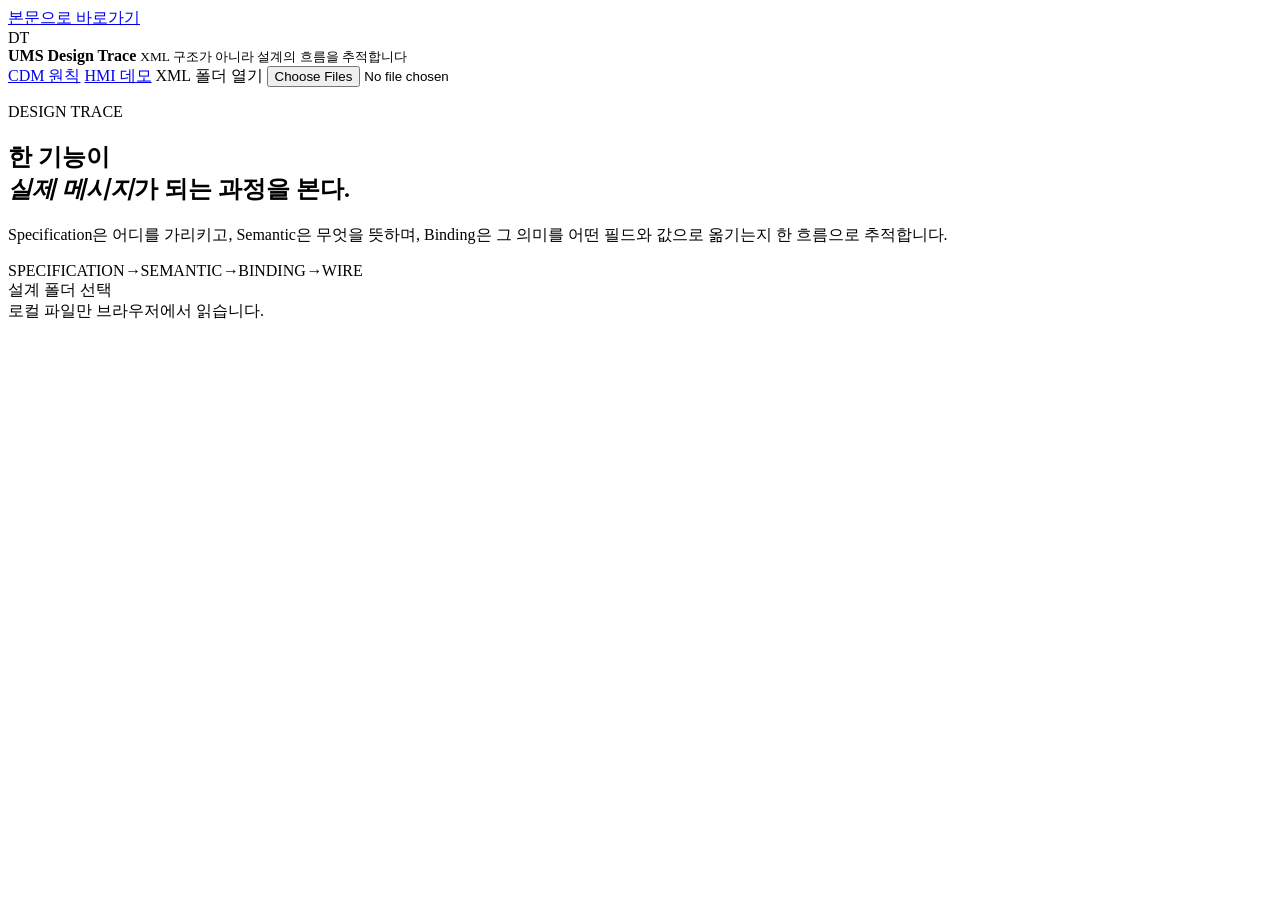
==== commit 4c0268ac: "Redesign XML explorer around design trace" ====
--- a/web/design.html
+++ b/web/design.html
@@ -3,165 +3,137 @@
 <head>
   <meta charset="utf-8">
   <meta name="viewport" content="width=device-width,initial-scale=1">
-  <title>UMS XML Design Explorer</title>
-  <link rel="stylesheet" href="styles.css">
+  <title>UMS Design Trace</title>
   <link rel="stylesheet" href="design.css">
   <script src="design.js" defer></script>
 </head>
-<body class="design-body">
-<a class="skip-link" href="#designMain">본문으로 바로가기</a>
-<div class="design-shell">
-  <header class="design-topbar">
-    <div class="design-brand">
-      <span class="brand-mark">UM</span>
-      <span>
-        <strong>UMS XML Design Explorer</strong>
-        <small>장비 → 기능 → Semantic → Binding → Reply → TBD</small>
-      </span>
+<body>
+<a class="skip-link" href="#main">본문으로 바로가기</a>
+<div class="app-shell">
+  <header class="topbar">
+    <div class="brand">
+      <span class="brand-glyph">DT</span>
+      <div>
+        <strong>UMS Design Trace</strong>
+        <small>XML 구조가 아니라 설계의 흐름을 추적합니다</small>
+      </div>
     </div>
-    <div class="design-actions">
-      <a class="button ghost" href="index.html#cdm">CDM 원칙</a>
-      <a class="button ghost" href="index.html#hmi">HMI 데모</a>
-      <label class="button primary" for="designFolderInput">XML 폴더 선택</label>
+    <div class="top-actions">
+      <a href="index.html#cdm">CDM 원칙</a>
+      <a href="index.html#hmi">HMI 데모</a>
+      <label class="open-folder" for="designFolderInput">XML 폴더 열기</label>
       <input id="designFolderInput" class="visually-hidden" type="file" webkitdirectory multiple accept=".xml,.xsd,.md,.idl">
     </div>
   </header>
 
-  <section class="design-intro">
-    <div>
-      <p class="design-eyebrow">DESIGN FIRST</p>
-      <h1>XML을 열어보지 않아도<br>설계 의도가 먼저 보이게</h1>
-      <p>장비 하나를 선택하면 어떤 기능이 있고, 그 기능의 논리 의미가 실제 DDS/TCP/UDP/RS422 필드로 어떻게 연결되는지 한 화면에서 확인합니다.</p>
-    </div>
-    <div class="design-source" id="designSourceState">
-      <b>LOCAL</b>
-      <strong>폴더를 선택하세요</strong>
-      <small>파일은 브라우저 내부에서만 읽습니다.</small>
-    </div>
-  </section>
-
-  <section id="designStats" class="design-stats" aria-live="polite">
-    <div><span>장비</span><strong>0</strong></div>
-    <div><span>Control</span><strong>0</strong></div>
-    <div><span>Monitor</span><strong>0</strong></div>
-    <div><span>Product</span><strong>0</strong></div>
-    <div><span>Binding</span><strong>0</strong></div>
-    <div><span>OpenIssue 문서</span><strong>0</strong></div>
-  </section>
-
-  <main id="designMain">
-    <section id="designEmpty" class="design-empty">
-      <b>01</b>
-      <div>
-        <h2>먼저 XML 폴더를 선택하세요.</h2>
-        <p>저장소 루트 또는 <code>ProtocolXml</code> 폴더를 선택하면 Specification의 참조를 따라 Semantic/Binding을 자동 연결합니다.</p>
+  <main id="main">
+    <section id="landing" class="landing">
+      <p class="kicker">DESIGN TRACE</p>
+      <h1>한 기능이<br><em>실제 메시지</em>가 되는 과정을 본다.</h1>
+      <p class="landing-copy">Specification은 어디를 가리키고, Semantic은 무엇을 뜻하며, Binding은 그 의미를 어떤 필드와 값으로 옮기는지 한 흐름으로 추적합니다.</p>
+      <div class="trace-preview" aria-hidden="true">
+        <span>SPECIFICATION</span><i>→</i><span>SEMANTIC</span><i>→</i><span>BINDING</span><i>→</i><span>WIRE</span>
       </div>
+      <label class="landing-open" for="designFolderInput">설계 폴더 선택</label>
+      <div id="sourceState" class="source-state">로컬 파일만 브라우저에서 읽습니다.</div>
     </section>
 
-    <section id="designWorkspace" class="design-workspace" hidden>
-      <aside class="design-sidebar">
-        <header>
-          <p>DEVICE</p>
-          <h2>장비</h2>
-          <input id="designDeviceSearch" type="search" placeholder="장비명 · SpecRef 검색">
-        </header>
-        <div id="designDeviceList" class="design-device-list"></div>
+    <section id="workspace" class="workspace" hidden>
+      <aside class="device-rail">
+        <div class="rail-head">
+          <span class="rail-label">EQUIPMENT</span>
+          <input id="deviceSearch" type="search" placeholder="장비 검색" aria-label="장비 검색">
+        </div>
+        <div id="deviceList" class="device-list"></div>
+        <div class="rail-foot">
+          <span id="railSource">LOCAL</span>
+          <small>원문에 없는 의미는 추정하지 않음</small>
+        </div>
       </aside>
 
-      <section class="design-content">
-        <article id="designDeviceHero" class="design-device-hero"></article>
+      <section class="stage">
+        <header class="device-header">
+          <div>
+            <p id="deviceEyebrow" class="kicker">EQUIPMENT MAP</p>
+            <h1 id="deviceTitle">—</h1>
+            <p id="deviceMeta" class="device-meta">—</p>
+          </div>
+          <div id="deviceInlineStats" class="inline-stats"></div>
+        </header>
 
-        <section class="design-path-card">
-          <div class="design-path-title">
-            <p>REFERENCE PATH</p>
-            <h2>Specification → Semantic → Binding</h2>
+        <section class="function-map-wrap">
+          <div class="section-heading">
+            <div>
+              <span>01</span>
+              <div><b>Equipment Map</b><small>이 장비가 정의한 기능</small></div>
+            </div>
+            <input id="functionSearch" type="search" placeholder="기능 · ID · CDM 검색" aria-label="기능 검색">
           </div>
-          <div id="designReferencePath" class="design-reference-path"></div>
+          <div id="functionMap" class="function-map"></div>
         </section>
 
-        <section class="design-function-layout">
-          <aside class="design-function-browser">
-            <header>
-              <div>
-                <p>FUNCTION</p>
-                <h2>기능</h2>
-              </div>
-              <div class="design-function-filters" id="designFunctionFilters">
-                <button class="is-active" data-kind="All">전체</button>
-                <button data-kind="Control">Control</button>
-                <button data-kind="Monitor">Monitor</button>
-                <button data-kind="Product">Product</button>
-              </div>
-              <input id="designFunctionSearch" type="search" placeholder="기능명 · CDM · ID 검색">
-            </header>
-            <div id="designFunctionList" class="design-function-list"></div>
-          </aside>
+        <section id="traceEmpty" class="trace-empty">
+          <span>02</span>
+          <div>
+            <b>기능을 선택하면 설계 경로가 펼쳐집니다.</b>
+            <p>문서 목록을 읽는 대신, 하나의 기능이 Specification에서 Wire까지 어떻게 이어지는지 추적합니다.</p>
+          </div>
+        </section>
 
-          <section class="design-detail">
-            <div id="designNoFunction" class="design-no-function">
-              <b>02</b>
-              <div>
-                <h2>기능을 선택하세요.</h2>
-                <p>Semantic 의미와 실제 Binding 메시지를 같은 화면에서 비교할 수 있습니다.</p>
-              </div>
+        <section id="tracePanel" class="trace-panel" hidden>
+          <header class="trace-header">
+            <div>
+              <div class="trace-title-line"><span id="traceKind" class="kind-badge">—</span><code id="traceCode">—</code></div>
+              <h2 id="traceTitle">—</h2>
+              <p id="traceDescription">—</p>
             </div>
+            <button id="inspectSemantic" class="text-button" type="button">Semantic 원문</button>
+          </header>
 
-            <div id="designFunctionDetail" hidden>
-              <article id="designFunctionHero" class="design-function-hero"></article>
-
-              <section class="design-flow">
-                <div><b>1</b><span><strong>기능</strong><small id="flowFeature">—</small></span></div>
-                <i>→</i>
-                <div><b>2</b><span><strong>Semantic</strong><small id="flowSemantic">—</small></span></div>
-                <i>→</i>
-                <div><b>3</b><span><strong>Binding</strong><small id="flowBinding">—</small></span></div>
-                <i>→</i>
-                <div><b>4</b><span><strong>Wire</strong><small id="flowWire">—</small></span></div>
-                <i>→</i>
-                <div><b>5</b><span><strong>Reply</strong><small id="flowReply">—</small></span></div>
-              </section>
-
-              <section class="design-compare-grid">
-                <article class="design-semantic-card">
-                  <header><p>LOGICAL MEANING</p><h2>Semantic</h2></header>
-                  <div id="designSemanticSummary"></div>
-                  <div id="designSemanticTable"></div>
-                </article>
-                <article class="design-binding-card">
-                  <header><p>PHYSICAL REPRESENTATION</p><h2>Binding</h2></header>
-                  <div id="designBindingVariants"></div>
-                </article>
-              </section>
-
-              <section class="design-reply-issues-grid">
-                <article class="design-reply-card">
-                  <header><p>RESULT / ACK</p><h2>Reply</h2></header>
-                  <div id="designReplyDetail"></div>
-                </article>
-                <article class="design-issue-card">
-                  <header><p>KNOWN UNKNOWN</p><h2>TBD / OpenIssue</h2></header>
-                  <div id="designIssueDetail"></div>
-                </article>
-              </section>
-
-              <details class="design-raw-card">
-                <summary><span><strong>원본 XML 확인</strong><small>선택 기능의 Semantic/Binding 원문</small></span><b>⌄</b></summary>
-                <div class="design-raw-grid">
-                  <div><h3>Semantic XML</h3><pre><code id="designRawSemantic"></code></pre></div>
-                  <div><h3>Binding XML</h3><pre><code id="designRawBinding"></code></pre></div>
-                </div>
-              </details>
+          <section class="trace-canvas" aria-label="Specification Semantic Binding Wire 추적">
+            <div class="trace-columns" aria-hidden="true">
+              <span>SPECIFICATION<small>무엇을 참조하는가</small></span>
+              <span>SEMANTIC<small>무슨 의미인가</small></span>
+              <span>BINDING<small>어떻게 표현하는가</small></span>
+              <span>WIRE<small>어디로 전달되는가</small></span>
+            </div>
+            <div class="trace-main-row">
+              <article id="specNode" class="trace-node spec-node"></article>
+              <article id="semanticNode" class="trace-node semantic-node interactive" tabindex="0" role="button"></article>
+              <div id="bindingNodes" class="binding-stack"></div>
+              <div id="wireNodes" class="wire-stack"></div>
             </div>
           </section>
+
+          <section id="replySection" class="reply-section" hidden>
+            <div class="section-heading compact">
+              <div><span>↩</span><div><b>Reply Lane</b><small>Control의 응답 경로</small></div></div>
+            </div>
+            <div id="replyLane" class="reply-lane"></div>
+          </section>
+
+          <section class="field-trace-section">
+            <div class="section-heading compact">
+              <div><span>03</span><div><b>Field Trace</b><small>Semantic 의미와 Binding 필드의 직접 근거</small></div></div>
+              <small class="evidence-note">동일 CDM · sourceField · converter · ValueMap · PackedField만 표시</small>
+            </div>
+            <div id="fieldTrace" class="field-trace"></div>
+          </section>
+
+          <section id="issueStrip" class="issue-strip"></section>
         </section>
       </section>
+
+      <aside id="inspector" class="inspector">
+        <div class="inspector-head">
+          <div><span>INSPECTOR</span><b id="inspectorTitle">Source</b></div>
+          <button id="closeInspector" type="button" aria-label="Inspector 닫기">×</button>
+        </div>
+        <div id="inspectorEmpty" class="inspector-empty">Trace의 Semantic 또는 Binding 필드를 선택하면 원 XML과 변환 근거를 여기서 확인할 수 있습니다.</div>
+        <div id="inspectorBody" class="inspector-body" hidden></div>
+      </aside>
     </section>
   </main>
-
-  <footer class="design-footer">
-    <span>UMS XML Design Explorer · read-only local viewer</span>
-    <span>원문에 없는 의미는 Web에서 새로 추정하지 않습니다.</span>
-  </footer>
 </div>
 </body>
 </html>
--- a/web/design.css
+++ b/web/design.css
@@ -0,0 +1,29 @@
+.design-body{background:radial-gradient(circle at 8% 0,#163a51 0,transparent 28%),linear-gradient(135deg,#071018,#08131d 60%,#061018)}
+.design-shell{max-width:2100px;margin:auto;min-height:100vh;padding:0 28px}
+.design-topbar{min-height:82px;display:flex;align-items:center;justify-content:space-between;gap:18px;border-bottom:1px solid #ffffff12}
+.design-brand{display:flex;align-items:center;gap:12px}.design-brand strong,.design-brand small{display:block}.design-brand small{color:var(--muted)}
+.design-actions{display:flex;align-items:center;gap:8px;flex-wrap:wrap;justify-content:flex-end}
+.design-intro{display:grid;grid-template-columns:minmax(0,1.5fr) minmax(260px,.5fr);gap:30px;align-items:end;padding:44px 0 28px}
+.design-intro h1{margin:0 0 16px;font-size:clamp(2.2rem,4vw,4.6rem);line-height:1.02;letter-spacing:-.055em;max-width:1050px}
+.design-intro>div>p:last-child{max-width:900px;color:#b7c8d2;font-size:1rem}.design-eyebrow{margin:0 0 8px;color:var(--cyan);font-size:.7rem;letter-spacing:.16em;font-weight:900}
+.design-source{display:grid;gap:4px;padding:18px;border:1px solid #315a6e;border-radius:14px;background:#0d2230}.design-source b{color:var(--green);font-size:.66rem;letter-spacing:.14em}.design-source small{color:var(--muted)}
+.design-stats{display:grid;grid-template-columns:repeat(6,minmax(100px,1fr));gap:8px;margin-bottom:18px}.design-stats>div{padding:12px 14px;border:1px solid var(--line);border-radius:11px;background:#0a1720}.design-stats span,.design-stats strong{display:block}.design-stats span{font-size:.66rem;color:var(--muted)}.design-stats strong{margin-top:3px;font-size:1.25rem}
+.design-empty,.design-no-function{display:flex;gap:18px;align-items:center;padding:28px;border:1px dashed #3d687d;border-radius:16px;background:#0b1b26}.design-empty>b,.design-no-function>b{display:grid;place-items:center;min-width:42px;height:42px;border-radius:12px;background:#16384a;color:var(--cyan)}.design-empty h2,.design-no-function h2{margin-bottom:5px}.design-empty p,.design-no-function p{margin:0;color:var(--muted)}
+.design-workspace{display:grid;grid-template-columns:290px minmax(0,1fr);gap:14px;align-items:start}.design-sidebar,.design-path-card,.design-function-browser,.design-detail>div>article,.design-semantic-card,.design-binding-card,.design-reply-card,.design-issue-card,.design-raw-card{border:1px solid var(--line);border-radius:14px;background:linear-gradient(160deg,#10202c,#0b1721)}
+.design-sidebar{position:sticky;top:12px;height:calc(100vh - 24px);min-height:620px;padding:14px;overflow:hidden}.design-sidebar header p,.design-function-browser header p,.design-path-title p,.design-semantic-card header p,.design-binding-card header p,.design-reply-card header p,.design-issue-card header p{margin:0 0 3px;color:var(--cyan);font-size:.61rem;letter-spacing:.14em;font-weight:900}.design-sidebar header h2,.design-function-browser header h2,.design-path-title h2,.design-semantic-card header h2,.design-binding-card header h2,.design-reply-card header h2,.design-issue-card header h2{margin:0 0 10px;font-size:1rem}.design-sidebar input,.design-function-browser input{width:100%;font-size:.72rem}
+.design-device-list{display:grid;gap:6px;margin-top:10px;height:calc(100% - 88px);overflow:auto}.design-device-item{width:100%;padding:10px;border:1px solid transparent;border-left:3px solid var(--blue);border-radius:9px;background:#091721;color:var(--text);text-align:left}.design-device-item:hover,.design-device-item.is-active{border-color:#4c91ab;background:#133044}.design-device-item strong,.design-device-item small{display:block;overflow-wrap:anywhere}.design-device-item strong{font-size:.76rem}.design-device-item small{margin-top:3px;font-size:.61rem;color:var(--muted)}
+.design-content{min-width:0}.design-device-hero{display:grid;grid-template-columns:minmax(0,1fr) auto;gap:18px;align-items:center;padding:18px 20px;border:1px solid #315b6f;border-radius:14px;background:linear-gradient(135deg,#102b38,#0c1d28);margin-bottom:10px}.design-device-hero h2{margin:0 0 5px;font-size:1.45rem}.design-device-hero p{margin:0;color:var(--muted)}.design-device-metrics{display:flex;gap:7px;flex-wrap:wrap;justify-content:flex-end}.design-metric{padding:7px 10px;border:1px solid #315365;border-radius:9px;background:#08151e;text-align:center}.design-metric span,.design-metric strong{display:block}.design-metric span{font-size:.57rem;color:var(--muted)}.design-metric strong{font-size:.9rem}
+.design-path-card{padding:12px 14px;margin-bottom:10px}.design-path-card{display:grid;grid-template-columns:220px 1fr;gap:14px;align-items:center}.design-path-title h2{margin:0;font-size:.86rem}.design-reference-path{display:flex;align-items:center;gap:7px;overflow:auto}.design-path-node{min-width:190px;padding:8px 10px;border:1px solid var(--line);border-radius:8px;background:#08151e}.design-path-node b,.design-path-node small{display:block}.design-path-node b{font-size:.65rem;color:var(--cyan)}.design-path-node small{margin-top:2px;font-size:.59rem;overflow-wrap:anywhere}.design-path-arrow{color:#567485}
+.design-function-layout{display:grid;grid-template-columns:300px minmax(0,1fr);gap:12px;align-items:start}.design-function-browser{position:sticky;top:12px;height:calc(100vh - 24px);min-height:620px;padding:12px;overflow:hidden}.design-function-browser header{display:grid;gap:7px}.design-function-browser header>div:first-child{display:flex;align-items:end;justify-content:space-between}.design-function-filters{display:grid;grid-template-columns:repeat(4,1fr);gap:4px}.design-function-filters button{padding:6px 4px;border:1px solid var(--line);border-radius:7px;background:#08151e;color:var(--muted);font-size:.58rem}.design-function-filters button.is-active{border-color:#4c91ab;background:#153143;color:var(--cyan)}.design-function-list{display:grid;align-content:start;gap:5px;margin-top:9px;height:calc(100% - 132px);overflow:auto}.design-function-item{padding:9px;border:1px solid transparent;border-radius:8px;background:#091721;color:var(--text);text-align:left}.design-function-item:hover,.design-function-item.is-active{border-color:#457b92;background:#123044}.design-function-item.control{border-left:3px solid var(--cyan)}.design-function-item.monitor{border-left:3px solid var(--green)}.design-function-item.product{border-left:3px solid var(--amber)}.design-function-item strong,.design-function-item code,.design-function-item small{display:block;overflow-wrap:anywhere}.design-function-item strong{font-size:.72rem}.design-function-item code{margin-top:3px;color:#9eddeb;font-size:.59rem}.design-function-item small{margin-top:2px;color:var(--muted);font-size:.58rem}
+.design-detail{min-width:0}.design-function-hero{padding:16px 18px}.design-function-hero h2{margin:0 0 5px;font-size:1.25rem}.design-function-hero code{display:block;color:var(--cyan);font-size:.68rem;overflow-wrap:anywhere}.design-function-hero-meta{display:flex;gap:6px;flex-wrap:wrap;margin-top:10px}.design-badge{display:inline-flex;padding:4px 7px;border-radius:999px;border:1px solid #315365;background:#0a1a24;color:#bcd8e2;font-size:.6rem}.design-badge.control{color:var(--cyan)}.design-badge.monitor{color:var(--green)}.design-badge.product{color:var(--amber)}.design-badge.tbd{border-color:#785e31;color:var(--amber);background:#251f14}
+.design-flow{display:grid;grid-template-columns:repeat(9,max-content);gap:8px;align-items:stretch;justify-content:center;margin:10px 0;padding:10px;border:1px solid var(--line);border-radius:12px;background:#08151e;overflow:auto}.design-flow>div{display:flex;gap:7px;align-items:center;min-width:120px;padding:8px;border:1px solid #29495a;border-radius:8px;background:#0d2230}.design-flow>div>b{display:grid;place-items:center;width:24px;height:24px;border-radius:50%;background:#17394a;color:var(--cyan);font-size:.65rem}.design-flow strong,.design-flow small{display:block}.design-flow strong{font-size:.67rem}.design-flow small{max-width:160px;color:var(--muted);font-size:.56rem;overflow-wrap:anywhere}.design-flow>i{display:grid;place-items:center;color:#557182}
+.design-compare-grid,.design-reply-issues-grid{display:grid;grid-template-columns:1fr 1fr;gap:10px;margin-bottom:10px}.design-semantic-card,.design-binding-card,.design-reply-card,.design-issue-card{min-width:0;padding:14px}.design-semantic-card>header,.design-binding-card>header,.design-reply-card>header,.design-issue-card>header{padding-bottom:8px;border-bottom:1px solid #ffffff10}.design-kv{display:grid;grid-template-columns:120px 1fr;gap:7px 10px;margin:10px 0}.design-kv dt{color:var(--muted);font-size:.62rem}.design-kv dd{margin:0;font-size:.7rem;overflow-wrap:anywhere}.design-kv code{font-size:.68rem}
+.design-table-wrap{overflow:auto;margin-top:9px;border:1px solid var(--line);border-radius:9px}.design-table{width:100%;border-collapse:collapse;font-size:.65rem}.design-table th,.design-table td{padding:8px;border-bottom:1px solid #ffffff0d;text-align:left;vertical-align:top;overflow-wrap:anywhere}.design-table th{background:#102431;color:var(--muted);font-size:.57rem;letter-spacing:.04em}.design-table tr:last-child td{border-bottom:0}.design-table code{font-size:.63rem;color:#bfeaf2}.design-table small{display:block;margin-top:2px;color:var(--muted);font-size:.56rem}
+.design-variant{margin-top:9px;border:1px solid var(--line);border-radius:9px;overflow:hidden}.design-variant>header{display:grid;grid-template-columns:1fr auto;gap:10px;padding:9px 10px;background:#0d2230}.design-variant>header strong,.design-variant>header small{display:block}.design-variant>header strong{font-size:.7rem}.design-variant>header small{font-size:.58rem}.design-wire-badge{align-self:center;padding:4px 7px;border-radius:999px;background:#153143;color:var(--cyan);font-size:.58rem}.design-variant-body{padding:8px}.design-field-list{display:grid;gap:4px}.design-field{display:grid;grid-template-columns:minmax(120px,.7fr) minmax(80px,.35fr) minmax(160px,1fr);gap:8px;padding:7px 8px;border-bottom:1px solid #ffffff0a;font-size:.62rem}.design-field:last-child{border-bottom:0}.design-field-name{padding-left:calc(var(--depth,0) * 15px);color:#d8f2f6}.design-field-type{color:var(--amber)}.design-field-meta{color:var(--muted);overflow-wrap:anywhere}.design-map{display:flex;gap:4px;flex-wrap:wrap;margin-top:3px}.design-map span{padding:2px 5px;border-radius:5px;background:#172c38;color:#b9dce6;font-size:.53rem}
+.design-reply-item,.design-issue-item{padding:9px 10px;border:1px solid var(--line);border-radius:8px;background:#08151e;margin-top:7px}.design-reply-item strong,.design-reply-item code,.design-reply-item small,.design-issue-item strong,.design-issue-item small{display:block;overflow-wrap:anywhere}.design-reply-item strong,.design-issue-item strong{font-size:.68rem}.design-reply-item code{margin-top:3px;color:var(--cyan);font-size:.59rem}.design-reply-item small,.design-issue-item small{margin-top:3px;color:var(--muted);font-size:.58rem}.design-issue-item{border-left:3px solid var(--amber)}.design-clean{padding:15px;border:1px solid #2d684d;border-radius:9px;background:#0d2a21;color:#a9efc4;font-size:.68rem}
+.design-raw-card{margin-bottom:26px;overflow:hidden}.design-raw-card>summary{display:flex;align-items:center;justify-content:space-between;gap:10px;padding:12px 14px;cursor:pointer;list-style:none}.design-raw-card>summary::-webkit-details-marker{display:none}.design-raw-card>summary strong,.design-raw-card>summary small{display:block}.design-raw-card>summary strong{font-size:.75rem}.design-raw-card>summary small{font-size:.59rem}.design-raw-card[open]>summary>b{transform:rotate(180deg)}.design-raw-grid{display:grid;grid-template-columns:1fr 1fr;gap:8px;padding:0 12px 12px}.design-raw-grid h3{font-size:.7rem}.design-raw-grid pre{max-height:360px;margin:0;padding:10px;border-radius:8px;background:#040c12;overflow:auto}.design-raw-grid code{font-size:.58rem;white-space:pre-wrap;color:#b9d0da}
+.design-footer{display:flex;justify-content:space-between;gap:20px;padding:26px 0;color:var(--muted);font-size:.67rem;border-top:1px solid #ffffff10}
+@media(max-width:1500px){.design-workspace{grid-template-columns:240px minmax(0,1fr)}.design-function-layout{grid-template-columns:260px minmax(0,1fr)}.design-stats{grid-template-columns:repeat(3,1fr)}}
+@media(max-width:1150px){.design-workspace{grid-template-columns:1fr}.design-sidebar{position:static;height:auto;min-height:0}.design-device-list{grid-template-columns:repeat(3,1fr);height:auto;max-height:260px}.design-function-layout{grid-template-columns:1fr}.design-function-browser{position:static;height:auto;min-height:0}.design-function-list{grid-template-columns:repeat(2,1fr);height:auto;max-height:360px}.design-compare-grid,.design-reply-issues-grid{grid-template-columns:1fr}.design-path-card{grid-template-columns:1fr}.design-flow{justify-content:start}}
+@media(max-width:760px){.design-shell{padding:0 12px}.design-topbar{align-items:flex-start;padding:14px 0}.design-intro{grid-template-columns:1fr;padding:30px 0 20px}.design-stats{grid-template-columns:repeat(2,1fr)}.design-device-list,.design-function-list{grid-template-columns:1fr}.design-reference-path{display:grid}.design-path-arrow{transform:rotate(90deg);justify-self:center}.design-raw-grid{grid-template-columns:1fr}.design-field{grid-template-columns:1fr;gap:2px}.design-function-filters{grid-template-columns:repeat(2,1fr)}.design-footer{display:grid}}
+@media(prefers-reduced-motion:reduce){*{scroll-behavior:auto!important;transition:none!important;animation:none!important}}
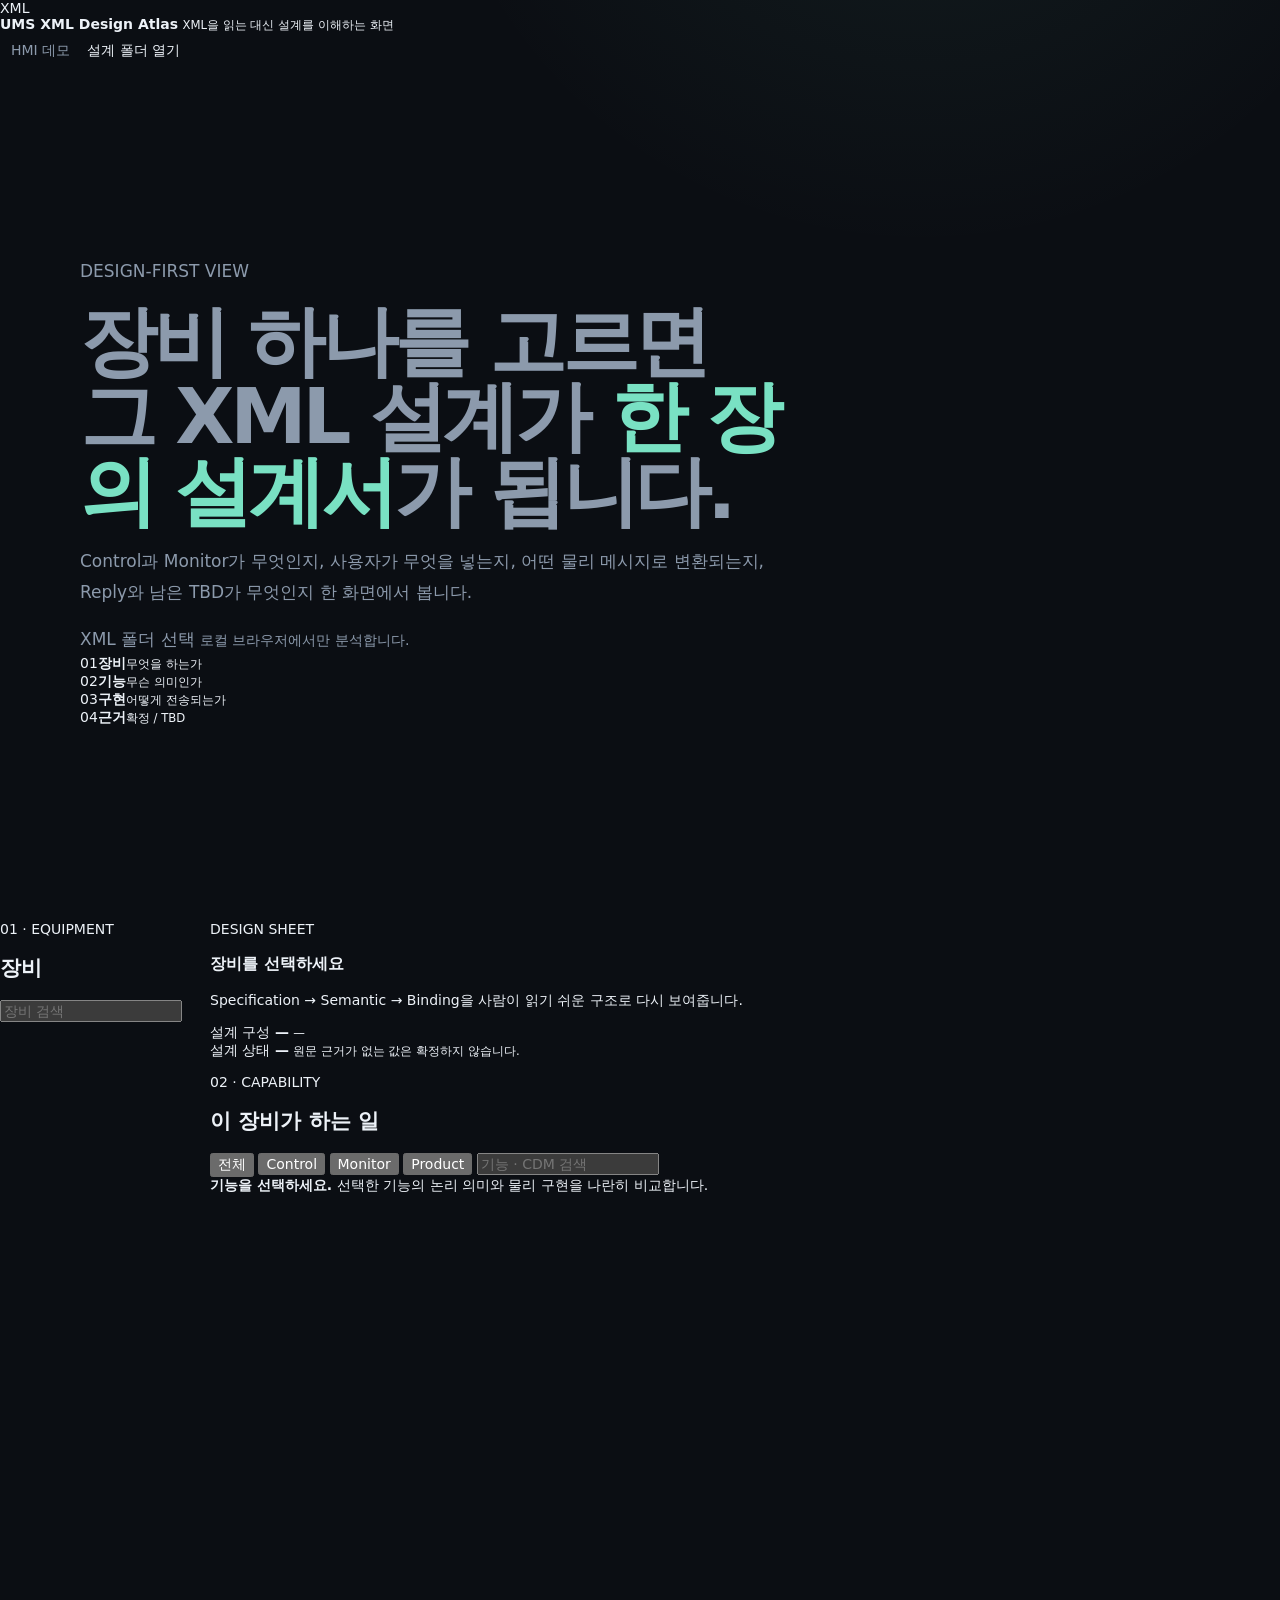
==== commit 2e54e72c: "Add XML design understanding workspace" ====
--- a/web/design.html
+++ b/web/design.html
@@ -3,135 +3,130 @@
 <head>
   <meta charset="utf-8">
   <meta name="viewport" content="width=device-width,initial-scale=1">
-  <title>UMS Design Trace</title>
+  <title>UMS XML Design Atlas</title>
   <link rel="stylesheet" href="design.css">
   <script src="design.js" defer></script>
 </head>
 <body>
-<a class="skip-link" href="#main">본문으로 바로가기</a>
-<div class="app-shell">
-  <header class="topbar">
-    <div class="brand">
-      <span class="brand-glyph">DT</span>
+<div class="atlas-shell">
+  <header class="atlas-topbar">
+    <div class="brand-block">
+      <div class="brand-mark">XML</div>
       <div>
-        <strong>UMS Design Trace</strong>
-        <small>XML 구조가 아니라 설계의 흐름을 추적합니다</small>
+        <strong>UMS XML Design Atlas</strong>
+        <small>XML을 읽는 대신 설계를 이해하는 화면</small>
       </div>
     </div>
     <div class="top-actions">
-      <a href="index.html#cdm">CDM 원칙</a>
       <a href="index.html#hmi">HMI 데모</a>
-      <label class="open-folder" for="designFolderInput">XML 폴더 열기</label>
-      <input id="designFolderInput" class="visually-hidden" type="file" webkitdirectory multiple accept=".xml,.xsd,.md,.idl">
+      <label for="folderInput" class="open-button">설계 폴더 열기</label>
+      <input id="folderInput" type="file" webkitdirectory multiple accept=".xml,.xsd,.md,.idl" hidden>
     </div>
   </header>
 
-  <main id="main">
+  <main>
     <section id="landing" class="landing">
-      <p class="kicker">DESIGN TRACE</p>
-      <h1>한 기능이<br><em>실제 메시지</em>가 되는 과정을 본다.</h1>
-      <p class="landing-copy">Specification은 어디를 가리키고, Semantic은 무엇을 뜻하며, Binding은 그 의미를 어떤 필드와 값으로 옮기는지 한 흐름으로 추적합니다.</p>
-      <div class="trace-preview" aria-hidden="true">
-        <span>SPECIFICATION</span><i>→</i><span>SEMANTIC</span><i>→</i><span>BINDING</span><i>→</i><span>WIRE</span>
+      <div class="landing-copy">
+        <p class="eyebrow">DESIGN-FIRST VIEW</p>
+        <h1>장비 하나를 고르면<br>그 XML 설계가 <em>한 장의 설계서</em>가 됩니다.</h1>
+        <p>Control과 Monitor가 무엇인지, 사용자가 무엇을 넣는지, 어떤 물리 메시지로 변환되는지, Reply와 남은 TBD가 무엇인지 한 화면에서 봅니다.</p>
+        <label for="folderInput" class="landing-button">XML 폴더 선택</label>
+        <small id="landingStatus">로컬 브라우저에서만 분석합니다.</small>
       </div>
-      <label class="landing-open" for="designFolderInput">설계 폴더 선택</label>
-      <div id="sourceState" class="source-state">로컬 파일만 브라우저에서 읽습니다.</div>
+      <div class="landing-board" aria-hidden="true">
+        <article><span>01</span><b>장비</b><small>무엇을 하는가</small></article>
+        <article><span>02</span><b>기능</b><small>무슨 의미인가</small></article>
+        <article><span>03</span><b>구현</b><small>어떻게 전송되는가</small></article>
+        <article><span>04</span><b>근거</b><small>확정 / TBD</small></article>
+      </div>
     </section>
 
     <section id="workspace" class="workspace" hidden>
-      <aside class="device-rail">
-        <div class="rail-head">
-          <span class="rail-label">EQUIPMENT</span>
-          <input id="deviceSearch" type="search" placeholder="장비 검색" aria-label="장비 검색">
+      <aside class="device-column">
+        <div class="column-head">
+          <div><p>01 · EQUIPMENT</p><h2>장비</h2></div>
+          <input id="deviceSearch" type="search" placeholder="장비 검색">
         </div>
         <div id="deviceList" class="device-list"></div>
-        <div class="rail-foot">
-          <span id="railSource">LOCAL</span>
-          <small>원문에 없는 의미는 추정하지 않음</small>
-        </div>
       </aside>
 
-      <section class="stage">
-        <header class="device-header">
+      <section class="design-sheet">
+        <header class="sheet-header">
           <div>
-            <p id="deviceEyebrow" class="kicker">EQUIPMENT MAP</p>
-            <h1 id="deviceTitle">—</h1>
-            <p id="deviceMeta" class="device-meta">—</p>
+            <p class="eyebrow">DESIGN SHEET</p>
+            <h1 id="deviceTitle">장비를 선택하세요</h1>
+            <p id="deviceSubtitle">Specification → Semantic → Binding을 사람이 읽기 쉬운 구조로 다시 보여줍니다.</p>
           </div>
-          <div id="deviceInlineStats" class="inline-stats"></div>
+          <div id="deviceStats" class="stats"></div>
         </header>
 
-        <section class="function-map-wrap">
-          <div class="section-heading">
-            <div>
-              <span>01</span>
-              <div><b>Equipment Map</b><small>이 장비가 정의한 기능</small></div>
-            </div>
-            <input id="functionSearch" type="search" placeholder="기능 · ID · CDM 검색" aria-label="기능 검색">
-          </div>
-          <div id="functionMap" class="function-map"></div>
+        <section class="sheet-overview">
+          <article>
+            <span>설계 구성</span>
+            <strong id="sourceSummary">—</strong>
+            <small id="sourceFiles">—</small>
+          </article>
+          <article>
+            <span>설계 상태</span>
+            <strong id="issueSummary">—</strong>
+            <small>원문 근거가 없는 값은 확정하지 않습니다.</small>
+          </article>
         </section>
 
-        <section id="traceEmpty" class="trace-empty">
-          <span>02</span>
-          <div>
-            <b>기능을 선택하면 설계 경로가 펼쳐집니다.</b>
-            <p>문서 목록을 읽는 대신, 하나의 기능이 Specification에서 Wire까지 어떻게 이어지는지 추적합니다.</p>
+        <section class="function-section">
+          <div class="section-title">
+            <div><p>02 · CAPABILITY</p><h2>이 장비가 하는 일</h2></div>
+            <div class="filters">
+              <button class="filter is-active" data-filter="all">전체</button>
+              <button class="filter" data-filter="Control">Control</button>
+              <button class="filter" data-filter="Monitor">Monitor</button>
+              <button class="filter" data-filter="Product">Product</button>
+              <input id="featureSearch" type="search" placeholder="기능 · CDM 검색">
+            </div>
           </div>
+          <div id="featureGrid" class="feature-grid"></div>
         </section>
 
-        <section id="tracePanel" class="trace-panel" hidden>
-          <header class="trace-header">
+        <section id="emptyDetail" class="empty-detail">
+          <b>기능을 선택하세요.</b>
+          <span>선택한 기능의 논리 의미와 물리 구현을 나란히 비교합니다.</span>
+        </section>
+
+        <section id="featureDetail" class="feature-detail" hidden>
+          <header class="feature-head">
             <div>
-              <div class="trace-title-line"><span id="traceKind" class="kind-badge">—</span><code id="traceCode">—</code></div>
-              <h2 id="traceTitle">—</h2>
-              <p id="traceDescription">—</p>
+              <div class="feature-label-line"><span id="featureKind" class="kind-pill">CONTROL</span><code id="featureId">—</code></div>
+              <h2 id="featureTitle">—</h2>
+              <p id="featureCdm">—</p>
             </div>
-            <button id="inspectSemantic" class="text-button" type="button">Semantic 원문</button>
+            <button id="openHmiButton" type="button">이 Control 실행 예 보기</button>
           </header>
 
-          <section class="trace-canvas" aria-label="Specification Semantic Binding Wire 추적">
-            <div class="trace-columns" aria-hidden="true">
-              <span>SPECIFICATION<small>무엇을 참조하는가</small></span>
-              <span>SEMANTIC<small>무슨 의미인가</small></span>
-              <span>BINDING<small>어떻게 표현하는가</small></span>
-              <span>WIRE<small>어디로 전달되는가</small></span>
-            </div>
-            <div class="trace-main-row">
-              <article id="specNode" class="trace-node spec-node"></article>
-              <article id="semanticNode" class="trace-node semantic-node interactive" tabindex="0" role="button"></article>
-              <div id="bindingNodes" class="binding-stack"></div>
-              <div id="wireNodes" class="wire-stack"></div>
-            </div>
+          <div class="compare-grid">
+            <article class="meaning-card">
+              <div class="card-title"><span>03A</span><div><b>논리 의미 · Semantic</b><small>사용자와 시스템이 이해해야 하는 의미</small></div></div>
+              <div id="semanticSummary" class="summary-block"></div>
+              <div id="semanticParams" class="semantic-params"></div>
+            </article>
+
+            <article class="wire-card">
+              <div class="card-title"><span>03B</span><div><b>물리 구현 · Binding</b><small>실제 Topic / Type / Field / ValueMap</small></div></div>
+              <div id="bindingSummary" class="summary-block"></div>
+              <div id="bindingVariants" class="binding-variants"></div>
+            </article>
+          </div>
+
+          <section id="replyPanel" class="reply-panel" hidden>
+            <div class="card-title"><span>04</span><div><b>Reply / Result</b><small>처리 ACK와 실제 결과를 구분해서 봅니다.</small></div></div>
+            <div id="replyList" class="reply-list"></div>
           </section>
 
-          <section id="replySection" class="reply-section" hidden>
-            <div class="section-heading compact">
-              <div><span>↩</span><div><b>Reply Lane</b><small>Control의 응답 경로</small></div></div>
-            </div>
-            <div id="replyLane" class="reply-lane"></div>
+          <section class="evidence-panel">
+            <div class="card-title"><span>05</span><div><b>설계 근거와 TBD</b><small>확정된 것과 추가 확인이 필요한 것을 분리합니다.</small></div></div>
+            <div id="evidenceList" class="evidence-list"></div>
           </section>
-
-          <section class="field-trace-section">
-            <div class="section-heading compact">
-              <div><span>03</span><div><b>Field Trace</b><small>Semantic 의미와 Binding 필드의 직접 근거</small></div></div>
-              <small class="evidence-note">동일 CDM · sourceField · converter · ValueMap · PackedField만 표시</small>
-            </div>
-            <div id="fieldTrace" class="field-trace"></div>
-          </section>
-
-          <section id="issueStrip" class="issue-strip"></section>
         </section>
       </section>
-
-      <aside id="inspector" class="inspector">
-        <div class="inspector-head">
-          <div><span>INSPECTOR</span><b id="inspectorTitle">Source</b></div>
-          <button id="closeInspector" type="button" aria-label="Inspector 닫기">×</button>
-        </div>
-        <div id="inspectorEmpty" class="inspector-empty">Trace의 Semantic 또는 Binding 필드를 선택하면 원 XML과 변환 근거를 여기서 확인할 수 있습니다.</div>
-        <div id="inspectorBody" class="inspector-body" hidden></div>
-      </aside>
     </section>
   </main>
 </div>
--- a/web/design.css
+++ b/web/design.css
@@ -1,29 +1,553 @@
-.design-body{background:radial-gradient(circle at 8% 0,#163a51 0,transparent 28%),linear-gradient(135deg,#071018,#08131d 60%,#061018)}
-.design-shell{max-width:2100px;margin:auto;min-height:100vh;padding:0 28px}
-.design-topbar{min-height:82px;display:flex;align-items:center;justify-content:space-between;gap:18px;border-bottom:1px solid #ffffff12}
-.design-brand{display:flex;align-items:center;gap:12px}.design-brand strong,.design-brand small{display:block}.design-brand small{color:var(--muted)}
-.design-actions{display:flex;align-items:center;gap:8px;flex-wrap:wrap;justify-content:flex-end}
-.design-intro{display:grid;grid-template-columns:minmax(0,1.5fr) minmax(260px,.5fr);gap:30px;align-items:end;padding:44px 0 28px}
-.design-intro h1{margin:0 0 16px;font-size:clamp(2.2rem,4vw,4.6rem);line-height:1.02;letter-spacing:-.055em;max-width:1050px}
-.design-intro>div>p:last-child{max-width:900px;color:#b7c8d2;font-size:1rem}.design-eyebrow{margin:0 0 8px;color:var(--cyan);font-size:.7rem;letter-spacing:.16em;font-weight:900}
-.design-source{display:grid;gap:4px;padding:18px;border:1px solid #315a6e;border-radius:14px;background:#0d2230}.design-source b{color:var(--green);font-size:.66rem;letter-spacing:.14em}.design-source small{color:var(--muted)}
-.design-stats{display:grid;grid-template-columns:repeat(6,minmax(100px,1fr));gap:8px;margin-bottom:18px}.design-stats>div{padding:12px 14px;border:1px solid var(--line);border-radius:11px;background:#0a1720}.design-stats span,.design-stats strong{display:block}.design-stats span{font-size:.66rem;color:var(--muted)}.design-stats strong{margin-top:3px;font-size:1.25rem}
-.design-empty,.design-no-function{display:flex;gap:18px;align-items:center;padding:28px;border:1px dashed #3d687d;border-radius:16px;background:#0b1b26}.design-empty>b,.design-no-function>b{display:grid;place-items:center;min-width:42px;height:42px;border-radius:12px;background:#16384a;color:var(--cyan)}.design-empty h2,.design-no-function h2{margin-bottom:5px}.design-empty p,.design-no-function p{margin:0;color:var(--muted)}
-.design-workspace{display:grid;grid-template-columns:290px minmax(0,1fr);gap:14px;align-items:start}.design-sidebar,.design-path-card,.design-function-browser,.design-detail>div>article,.design-semantic-card,.design-binding-card,.design-reply-card,.design-issue-card,.design-raw-card{border:1px solid var(--line);border-radius:14px;background:linear-gradient(160deg,#10202c,#0b1721)}
-.design-sidebar{position:sticky;top:12px;height:calc(100vh - 24px);min-height:620px;padding:14px;overflow:hidden}.design-sidebar header p,.design-function-browser header p,.design-path-title p,.design-semantic-card header p,.design-binding-card header p,.design-reply-card header p,.design-issue-card header p{margin:0 0 3px;color:var(--cyan);font-size:.61rem;letter-spacing:.14em;font-weight:900}.design-sidebar header h2,.design-function-browser header h2,.design-path-title h2,.design-semantic-card header h2,.design-binding-card header h2,.design-reply-card header h2,.design-issue-card header h2{margin:0 0 10px;font-size:1rem}.design-sidebar input,.design-function-browser input{width:100%;font-size:.72rem}
-.design-device-list{display:grid;gap:6px;margin-top:10px;height:calc(100% - 88px);overflow:auto}.design-device-item{width:100%;padding:10px;border:1px solid transparent;border-left:3px solid var(--blue);border-radius:9px;background:#091721;color:var(--text);text-align:left}.design-device-item:hover,.design-device-item.is-active{border-color:#4c91ab;background:#133044}.design-device-item strong,.design-device-item small{display:block;overflow-wrap:anywhere}.design-device-item strong{font-size:.76rem}.design-device-item small{margin-top:3px;font-size:.61rem;color:var(--muted)}
-.design-content{min-width:0}.design-device-hero{display:grid;grid-template-columns:minmax(0,1fr) auto;gap:18px;align-items:center;padding:18px 20px;border:1px solid #315b6f;border-radius:14px;background:linear-gradient(135deg,#102b38,#0c1d28);margin-bottom:10px}.design-device-hero h2{margin:0 0 5px;font-size:1.45rem}.design-device-hero p{margin:0;color:var(--muted)}.design-device-metrics{display:flex;gap:7px;flex-wrap:wrap;justify-content:flex-end}.design-metric{padding:7px 10px;border:1px solid #315365;border-radius:9px;background:#08151e;text-align:center}.design-metric span,.design-metric strong{display:block}.design-metric span{font-size:.57rem;color:var(--muted)}.design-metric strong{font-size:.9rem}
-.design-path-card{padding:12px 14px;margin-bottom:10px}.design-path-card{display:grid;grid-template-columns:220px 1fr;gap:14px;align-items:center}.design-path-title h2{margin:0;font-size:.86rem}.design-reference-path{display:flex;align-items:center;gap:7px;overflow:auto}.design-path-node{min-width:190px;padding:8px 10px;border:1px solid var(--line);border-radius:8px;background:#08151e}.design-path-node b,.design-path-node small{display:block}.design-path-node b{font-size:.65rem;color:var(--cyan)}.design-path-node small{margin-top:2px;font-size:.59rem;overflow-wrap:anywhere}.design-path-arrow{color:#567485}
-.design-function-layout{display:grid;grid-template-columns:300px minmax(0,1fr);gap:12px;align-items:start}.design-function-browser{position:sticky;top:12px;height:calc(100vh - 24px);min-height:620px;padding:12px;overflow:hidden}.design-function-browser header{display:grid;gap:7px}.design-function-browser header>div:first-child{display:flex;align-items:end;justify-content:space-between}.design-function-filters{display:grid;grid-template-columns:repeat(4,1fr);gap:4px}.design-function-filters button{padding:6px 4px;border:1px solid var(--line);border-radius:7px;background:#08151e;color:var(--muted);font-size:.58rem}.design-function-filters button.is-active{border-color:#4c91ab;background:#153143;color:var(--cyan)}.design-function-list{display:grid;align-content:start;gap:5px;margin-top:9px;height:calc(100% - 132px);overflow:auto}.design-function-item{padding:9px;border:1px solid transparent;border-radius:8px;background:#091721;color:var(--text);text-align:left}.design-function-item:hover,.design-function-item.is-active{border-color:#457b92;background:#123044}.design-function-item.control{border-left:3px solid var(--cyan)}.design-function-item.monitor{border-left:3px solid var(--green)}.design-function-item.product{border-left:3px solid var(--amber)}.design-function-item strong,.design-function-item code,.design-function-item small{display:block;overflow-wrap:anywhere}.design-function-item strong{font-size:.72rem}.design-function-item code{margin-top:3px;color:#9eddeb;font-size:.59rem}.design-function-item small{margin-top:2px;color:var(--muted);font-size:.58rem}
-.design-detail{min-width:0}.design-function-hero{padding:16px 18px}.design-function-hero h2{margin:0 0 5px;font-size:1.25rem}.design-function-hero code{display:block;color:var(--cyan);font-size:.68rem;overflow-wrap:anywhere}.design-function-hero-meta{display:flex;gap:6px;flex-wrap:wrap;margin-top:10px}.design-badge{display:inline-flex;padding:4px 7px;border-radius:999px;border:1px solid #315365;background:#0a1a24;color:#bcd8e2;font-size:.6rem}.design-badge.control{color:var(--cyan)}.design-badge.monitor{color:var(--green)}.design-badge.product{color:var(--amber)}.design-badge.tbd{border-color:#785e31;color:var(--amber);background:#251f14}
-.design-flow{display:grid;grid-template-columns:repeat(9,max-content);gap:8px;align-items:stretch;justify-content:center;margin:10px 0;padding:10px;border:1px solid var(--line);border-radius:12px;background:#08151e;overflow:auto}.design-flow>div{display:flex;gap:7px;align-items:center;min-width:120px;padding:8px;border:1px solid #29495a;border-radius:8px;background:#0d2230}.design-flow>div>b{display:grid;place-items:center;width:24px;height:24px;border-radius:50%;background:#17394a;color:var(--cyan);font-size:.65rem}.design-flow strong,.design-flow small{display:block}.design-flow strong{font-size:.67rem}.design-flow small{max-width:160px;color:var(--muted);font-size:.56rem;overflow-wrap:anywhere}.design-flow>i{display:grid;place-items:center;color:#557182}
-.design-compare-grid,.design-reply-issues-grid{display:grid;grid-template-columns:1fr 1fr;gap:10px;margin-bottom:10px}.design-semantic-card,.design-binding-card,.design-reply-card,.design-issue-card{min-width:0;padding:14px}.design-semantic-card>header,.design-binding-card>header,.design-reply-card>header,.design-issue-card>header{padding-bottom:8px;border-bottom:1px solid #ffffff10}.design-kv{display:grid;grid-template-columns:120px 1fr;gap:7px 10px;margin:10px 0}.design-kv dt{color:var(--muted);font-size:.62rem}.design-kv dd{margin:0;font-size:.7rem;overflow-wrap:anywhere}.design-kv code{font-size:.68rem}
-.design-table-wrap{overflow:auto;margin-top:9px;border:1px solid var(--line);border-radius:9px}.design-table{width:100%;border-collapse:collapse;font-size:.65rem}.design-table th,.design-table td{padding:8px;border-bottom:1px solid #ffffff0d;text-align:left;vertical-align:top;overflow-wrap:anywhere}.design-table th{background:#102431;color:var(--muted);font-size:.57rem;letter-spacing:.04em}.design-table tr:last-child td{border-bottom:0}.design-table code{font-size:.63rem;color:#bfeaf2}.design-table small{display:block;margin-top:2px;color:var(--muted);font-size:.56rem}
-.design-variant{margin-top:9px;border:1px solid var(--line);border-radius:9px;overflow:hidden}.design-variant>header{display:grid;grid-template-columns:1fr auto;gap:10px;padding:9px 10px;background:#0d2230}.design-variant>header strong,.design-variant>header small{display:block}.design-variant>header strong{font-size:.7rem}.design-variant>header small{font-size:.58rem}.design-wire-badge{align-self:center;padding:4px 7px;border-radius:999px;background:#153143;color:var(--cyan);font-size:.58rem}.design-variant-body{padding:8px}.design-field-list{display:grid;gap:4px}.design-field{display:grid;grid-template-columns:minmax(120px,.7fr) minmax(80px,.35fr) minmax(160px,1fr);gap:8px;padding:7px 8px;border-bottom:1px solid #ffffff0a;font-size:.62rem}.design-field:last-child{border-bottom:0}.design-field-name{padding-left:calc(var(--depth,0) * 15px);color:#d8f2f6}.design-field-type{color:var(--amber)}.design-field-meta{color:var(--muted);overflow-wrap:anywhere}.design-map{display:flex;gap:4px;flex-wrap:wrap;margin-top:3px}.design-map span{padding:2px 5px;border-radius:5px;background:#172c38;color:#b9dce6;font-size:.53rem}
-.design-reply-item,.design-issue-item{padding:9px 10px;border:1px solid var(--line);border-radius:8px;background:#08151e;margin-top:7px}.design-reply-item strong,.design-reply-item code,.design-reply-item small,.design-issue-item strong,.design-issue-item small{display:block;overflow-wrap:anywhere}.design-reply-item strong,.design-issue-item strong{font-size:.68rem}.design-reply-item code{margin-top:3px;color:var(--cyan);font-size:.59rem}.design-reply-item small,.design-issue-item small{margin-top:3px;color:var(--muted);font-size:.58rem}.design-issue-item{border-left:3px solid var(--amber)}.design-clean{padding:15px;border:1px solid #2d684d;border-radius:9px;background:#0d2a21;color:#a9efc4;font-size:.68rem}
-.design-raw-card{margin-bottom:26px;overflow:hidden}.design-raw-card>summary{display:flex;align-items:center;justify-content:space-between;gap:10px;padding:12px 14px;cursor:pointer;list-style:none}.design-raw-card>summary::-webkit-details-marker{display:none}.design-raw-card>summary strong,.design-raw-card>summary small{display:block}.design-raw-card>summary strong{font-size:.75rem}.design-raw-card>summary small{font-size:.59rem}.design-raw-card[open]>summary>b{transform:rotate(180deg)}.design-raw-grid{display:grid;grid-template-columns:1fr 1fr;gap:8px;padding:0 12px 12px}.design-raw-grid h3{font-size:.7rem}.design-raw-grid pre{max-height:360px;margin:0;padding:10px;border-radius:8px;background:#040c12;overflow:auto}.design-raw-grid code{font-size:.58rem;white-space:pre-wrap;color:#b9d0da}
-.design-footer{display:flex;justify-content:space-between;gap:20px;padding:26px 0;color:var(--muted);font-size:.67rem;border-top:1px solid #ffffff10}
-@media(max-width:1500px){.design-workspace{grid-template-columns:240px minmax(0,1fr)}.design-function-layout{grid-template-columns:260px minmax(0,1fr)}.design-stats{grid-template-columns:repeat(3,1fr)}}
-@media(max-width:1150px){.design-workspace{grid-template-columns:1fr}.design-sidebar{position:static;height:auto;min-height:0}.design-device-list{grid-template-columns:repeat(3,1fr);height:auto;max-height:260px}.design-function-layout{grid-template-columns:1fr}.design-function-browser{position:static;height:auto;min-height:0}.design-function-list{grid-template-columns:repeat(2,1fr);height:auto;max-height:360px}.design-compare-grid,.design-reply-issues-grid{grid-template-columns:1fr}.design-path-card{grid-template-columns:1fr}.design-flow{justify-content:start}}
-@media(max-width:760px){.design-shell{padding:0 12px}.design-topbar{align-items:flex-start;padding:14px 0}.design-intro{grid-template-columns:1fr;padding:30px 0 20px}.design-stats{grid-template-columns:repeat(2,1fr)}.design-device-list,.design-function-list{grid-template-columns:1fr}.design-reference-path{display:grid}.design-path-arrow{transform:rotate(90deg);justify-self:center}.design-raw-grid{grid-template-columns:1fr}.design-field{grid-template-columns:1fr;gap:2px}.design-function-filters{grid-template-columns:repeat(2,1fr)}.design-footer{display:grid}}
-@media(prefers-reduced-motion:reduce){*{scroll-behavior:auto!important;transition:none!important;animation:none!important}}
+:root {
+  color-scheme: dark;
+  --bg: #0b0e13;
+  --panel: #10151d;
+  --panel-2: #151b24;
+  --panel-3: #1a222d;
+  --line: #273241;
+  --line-soft: #1d2632;
+  --text: #edf2f8;
+  --muted: #8c9aac;
+  --subtle: #5f6d7d;
+  --accent: #79e1c3;
+  --accent-2: #82b9ff;
+  --warn: #ffcb6b;
+  --danger: #ff8b91;
+  --control: #82b9ff;
+  --monitor: #79e1c3;
+  --product: #c2a7ff;
+  --mono: "SFMono-Regular", Consolas, "Liberation Mono", monospace;
+  --sans: Inter, Pretendard, "Noto Sans KR", system-ui, -apple-system, BlinkMacSystemFont, "Segoe UI", sans-serif;
+}
+
+* { box-sizing: border-box; }
+html { background: var(--bg); }
+body {
+  margin: 0;
+  min-width: 320px;
+  background:
+    radial-gradient(circle at 72% -15%, rgba(121,225,195,.08), transparent 32rem),
+    var(--bg);
+  color: var(--text);
+  font-family: var(--sans);
+  font-size: 14px;
+}
+button, input { font: inherit; }
+button, a, label { -webkit-tap-highlight-color: transparent; }
+code, pre { font-family: var(--mono); }
+
+.visually-hidden {
+  position: absolute !important;
+  width: 1px; height: 1px;
+  padding: 0; margin: -1px;
+  overflow: hidden; clip: rect(0,0,0,0);
+  white-space: nowrap; border: 0;
+}
+.skip-link {
+  position: fixed; top: 8px; left: 8px; z-index: 100;
+  transform: translateY(-150%);
+  padding: 9px 12px;
+  border-radius: 8px;
+  background: var(--text); color: var(--bg);
+}
+.skip-link:focus { transform: none; }
+
+.app-shell { min-height: 100vh; }
+.topbar {
+  height: 62px;
+  display: flex; align-items: center; justify-content: space-between;
+  gap: 18px;
+  padding: 0 24px;
+  border-bottom: 1px solid var(--line-soft);
+  background: rgba(11,14,19,.9);
+  backdrop-filter: blur(18px);
+  position: sticky; top: 0; z-index: 20;
+}
+.brand { display: flex; align-items: center; gap: 12px; min-width: 0; }
+.brand-glyph {
+  width: 34px; height: 34px;
+  display: grid; place-items: center;
+  border: 1px solid #365e58;
+  border-radius: 9px;
+  color: var(--accent);
+  font: 700 11px/1 var(--mono);
+  letter-spacing: .08em;
+  background: #0d1919;
+}
+.brand strong, .brand small { display: block; }
+.brand strong { font-size: 14px; letter-spacing: -.01em; }
+.brand small { margin-top: 2px; color: var(--muted); font-size: 11px; }
+.top-actions { display: flex; align-items: center; gap: 6px; }
+.top-actions a, .open-folder {
+  text-decoration: none;
+  color: var(--muted);
+  border: 1px solid transparent;
+  border-radius: 8px;
+  padding: 8px 10px;
+  cursor: pointer;
+  transition: .18s ease;
+}
+.top-actions a:hover { color: var(--text); border-color: var(--line); background: var(--panel); }
+.open-folder { color: #08110f; background: var(--accent); font-weight: 700; padding-inline: 14px; }
+.open-folder:hover { filter: brightness(1.06); }
+
+.landing {
+  min-height: calc(100vh - 62px);
+  display: flex; flex-direction: column; justify-content: center; align-items: flex-start;
+  width: min(1120px, calc(100% - 48px));
+  margin: 0 auto;
+  padding: 72px 0 110px;
+}
+.kicker {
+  margin: 0 0 14px;
+  color: var(--accent);
+  font: 700 11px/1 var(--mono);
+  letter-spacing: .16em;
+}
+.landing h1 {
+  max-width: 880px;
+  margin: 0;
+  font-size: clamp(44px, 6vw, 84px);
+  line-height: .98;
+  letter-spacing: -.055em;
+  font-weight: 760;
+}
+.landing h1 em { color: var(--accent); font-style: normal; }
+.landing-copy {
+  max-width: 720px;
+  margin: 28px 0 0;
+  color: var(--muted);
+  font-size: 17px;
+  line-height: 1.8;
+}
+.trace-preview {
+  display: flex; align-items: center; gap: 14px;
+  margin-top: 50px;
+  padding: 14px 0;
+  color: var(--muted);
+  font: 700 11px/1 var(--mono);
+  letter-spacing: .06em;
+}
+.trace-preview span { padding: 9px 12px; border: 1px solid var(--line); border-radius: 7px; background: #0d1118; }
+.trace-preview i { color: var(--accent); font-style: normal; }
+.landing-open {
+  margin-top: 26px;
+  padding: 13px 18px;
+  border-radius: 9px;
+  background: var(--accent);
+  color: #07100e;
+  font-weight: 800;
+  cursor: pointer;
+}
+.source-state { margin-top: 13px; color: var(--subtle); font-size: 12px; }
+.source-state.error { color: var(--danger); }
+.source-state.loading { color: var(--warn); }
+
+.workspace {
+  min-height: calc(100vh - 62px);
+  display: grid;
+  grid-template-columns: 236px minmax(0, 1fr) 330px;
+}
+.device-rail {
+  min-height: calc(100vh - 62px);
+  border-right: 1px solid var(--line-soft);
+  background: #0d1117;
+  position: sticky; top: 62px;
+  height: calc(100vh - 62px);
+  display: flex; flex-direction: column;
+  overflow: hidden;
+}
+.rail-head { padding: 18px 14px 12px; border-bottom: 1px solid var(--line-soft); }
+.rail-label {
+  display: block; margin-bottom: 10px;
+  color: var(--subtle);
+  font: 700 10px/1 var(--mono);
+  letter-spacing: .14em;
+}
+.rail-head input, .section-heading input {
+  width: 100%;
+  border: 1px solid var(--line);
+  background: #090d12;
+  color: var(--text);
+  border-radius: 8px;
+  outline: none;
+}
+.rail-head input { padding: 9px 10px; font-size: 12px; }
+.rail-head input:focus, .section-heading input:focus { border-color: #4d7d75; box-shadow: 0 0 0 3px rgba(121,225,195,.07); }
+.device-list { padding: 8px; overflow: auto; flex: 1; }
+.device-item {
+  width: 100%; text-align: left;
+  border: 1px solid transparent;
+  background: transparent; color: var(--text);
+  padding: 11px 10px; border-radius: 9px;
+  cursor: pointer;
+  transition: .15s ease;
+}
+.device-item:hover { background: var(--panel); }
+.device-item.is-active { background: #121b20; border-color: #2c4b46; }
+.device-item strong, .device-item small { display: block; }
+.device-item strong { font-size: 12.5px; line-height: 1.35; }
+.device-item small { margin-top: 5px; color: var(--subtle); font: 10px/1.4 var(--mono); }
+.device-item.is-active small { color: #7e9d98; }
+.rail-foot { padding: 12px 14px; border-top: 1px solid var(--line-soft); }
+.rail-foot span, .rail-foot small { display: block; }
+.rail-foot span { color: var(--accent); font: 700 10px/1 var(--mono); letter-spacing: .1em; }
+.rail-foot small { color: var(--subtle); margin-top: 5px; font-size: 10px; }
+
+.stage { min-width: 0; padding: 30px 34px 80px; }
+.device-header {
+  display: flex; align-items: flex-end; justify-content: space-between; gap: 24px;
+  padding-bottom: 24px;
+}
+.device-header h1 { margin: 0; font-size: clamp(28px, 3vw, 42px); letter-spacing: -.035em; line-height: 1.06; }
+.device-meta { margin: 10px 0 0; color: var(--muted); font: 11px/1.55 var(--mono); }
+.inline-stats { display: flex; flex-wrap: wrap; justify-content: flex-end; gap: 8px; }
+.inline-stat {
+  display: inline-flex; align-items: baseline; gap: 6px;
+  padding: 7px 9px;
+  border: 1px solid var(--line);
+  border-radius: 7px;
+  background: #0d1218;
+}
+.inline-stat span { color: var(--subtle); font: 700 9px/1 var(--mono); letter-spacing: .08em; }
+.inline-stat b { font-size: 12px; }
+.inline-stat.issue b { color: var(--warn); }
+
+.function-map-wrap { border-top: 1px solid var(--line); padding-top: 18px; }
+.section-heading {
+  display: flex; align-items: center; justify-content: space-between; gap: 22px;
+  margin-bottom: 14px;
+}
+.section-heading > div { display: flex; align-items: center; gap: 11px; }
+.section-heading > div > span {
+  color: var(--accent);
+  font: 700 11px/1 var(--mono);
+}
+.section-heading b, .section-heading small { display: block; }
+.section-heading b { font-size: 13px; }
+.section-heading small { margin-top: 2px; color: var(--subtle); font-size: 10.5px; }
+.section-heading input { width: min(300px, 40vw); padding: 8px 10px; font-size: 12px; }
+.section-heading.compact { margin-bottom: 12px; }
+.evidence-note { color: var(--subtle); text-align: right; }
+
+.function-map {
+  display: grid;
+  grid-template-columns: repeat(3, minmax(0, 1fr));
+  gap: 10px;
+}
+.function-group {
+  min-width: 0;
+  border: 1px solid var(--line-soft);
+  border-radius: 11px;
+  background: #0c1117;
+  overflow: hidden;
+}
+.function-group > header {
+  display: flex; align-items: center; justify-content: space-between;
+  padding: 10px 12px;
+  border-bottom: 1px solid var(--line-soft);
+  color: var(--muted);
+}
+.function-group > header b { font: 700 10px/1 var(--mono); letter-spacing: .1em; }
+.function-group > header span { color: var(--subtle); font: 10px/1 var(--mono); }
+.function-group.control > header b { color: var(--control); }
+.function-group.monitor > header b { color: var(--monitor); }
+.function-group.product > header b { color: var(--product); }
+.function-items { padding: 6px; max-height: 270px; overflow: auto; }
+.function-item {
+  width: 100%;
+  display: grid; grid-template-columns: minmax(0, 1fr) auto; align-items: center; gap: 10px;
+  text-align: left;
+  border: 1px solid transparent;
+  border-radius: 8px;
+  padding: 9px 9px;
+  background: transparent;
+  color: var(--text);
+  cursor: pointer;
+}
+.function-item:hover { background: var(--panel-2); }
+.function-item.is-active { border-color: #40505f; background: #161e27; }
+.function-item > span strong, .function-item > span small { display: block; min-width: 0; }
+.function-item strong { font-size: 12px; overflow: hidden; text-overflow: ellipsis; white-space: nowrap; }
+.function-item small { margin-top: 4px; color: var(--subtle); font: 9.5px/1.2 var(--mono); overflow: hidden; text-overflow: ellipsis; white-space: nowrap; }
+.function-item > code { color: var(--subtle); font-size: 9px; }
+.function-item .issue-mark { color: var(--warn); margin-left: 5px; }
+.function-empty { margin: 8px; color: var(--subtle); font-size: 11px; }
+
+.trace-empty {
+  display: flex; align-items: flex-start; gap: 16px;
+  margin-top: 28px; padding: 24px 2px;
+  border-top: 1px dashed var(--line);
+  color: var(--muted);
+}
+.trace-empty > span { color: var(--accent); font: 700 11px/1 var(--mono); }
+.trace-empty b { display: block; color: var(--text); font-size: 15px; }
+.trace-empty p { max-width: 650px; margin: 7px 0 0; line-height: 1.7; font-size: 12px; }
+
+.trace-panel { margin-top: 28px; padding-top: 24px; border-top: 1px solid var(--line); }
+.trace-header { display: flex; align-items: flex-start; justify-content: space-between; gap: 20px; }
+.trace-title-line { display: flex; align-items: center; flex-wrap: wrap; gap: 8px; }
+.trace-title-line code { color: var(--subtle); font-size: 10px; }
+.kind-badge {
+  padding: 4px 7px;
+  border-radius: 5px;
+  border: 1px solid var(--line);
+  color: var(--muted);
+  font: 700 9px/1 var(--mono);
+  letter-spacing: .08em;
+}
+.kind-badge.control { color: var(--control); border-color: #355b88; background: #101a28; }
+.kind-badge.monitor { color: var(--monitor); border-color: #315d54; background: #0f1c1a; }
+.kind-badge.product { color: var(--product); border-color: #554579; background: #191525; }
+.trace-header h2 { margin: 10px 0 0; font-size: 25px; letter-spacing: -.025em; }
+.trace-header p { max-width: 750px; margin: 8px 0 0; color: var(--muted); line-height: 1.6; font-size: 12px; }
+.text-button {
+  border: 0; background: transparent; color: var(--accent);
+  padding: 6px 0; cursor: pointer; font-size: 11px;
+}
+.text-button:hover { text-decoration: underline; }
+
+.trace-canvas {
+  margin-top: 20px;
+  border: 1px solid var(--line);
+  border-radius: 13px;
+  overflow: hidden;
+  background:
+    linear-gradient(90deg, transparent calc(25% - 1px), rgba(39,50,65,.42) 25%, transparent calc(25% + 1px), transparent calc(50% - 1px), rgba(39,50,65,.42) 50%, transparent calc(50% + 1px), transparent calc(75% - 1px), rgba(39,50,65,.42) 75%, transparent calc(75% + 1px)),
+    #0c1117;
+}
+.trace-columns {
+  display: grid; grid-template-columns: repeat(4, minmax(0,1fr));
+  border-bottom: 1px solid var(--line);
+  background: #0f141b;
+}
+.trace-columns > span { padding: 10px 12px; color: var(--muted); font: 700 9.5px/1.2 var(--mono); letter-spacing: .09em; }
+.trace-columns small { display: block; margin-top: 5px; color: var(--subtle); font: 9px/1.2 var(--sans); letter-spacing: 0; font-weight: 500; }
+.trace-main-row {
+  display: grid;
+  grid-template-columns: repeat(4, minmax(0, 1fr));
+  gap: 0;
+  min-height: 170px;
+  position: relative;
+}
+.trace-main-row > * { min-width: 0; padding: 14px; }
+.trace-node {
+  align-self: stretch;
+  position: relative;
+}
+.trace-node:not(:last-child)::after,
+.binding-card::after {
+  content: "→";
+  position: absolute;
+  right: -8px; top: 50%; transform: translateY(-50%);
+  width: 16px; height: 16px; display: grid; place-items: center;
+  border-radius: 50%;
+  background: var(--bg); color: var(--accent);
+  font: 700 11px/1 var(--mono);
+  z-index: 2;
+}
+.trace-node.interactive { cursor: pointer; outline: none; }
+.trace-node.interactive:focus-visible .node-box { box-shadow: 0 0 0 2px var(--accent); }
+.node-box, .binding-card, .wire-card {
+  height: 100%;
+  min-height: 128px;
+  border: 1px solid var(--line);
+  border-radius: 9px;
+  padding: 12px;
+  background: #111821;
+}
+.node-box:hover, .binding-card.interactive:hover { border-color: #425366; }
+.node-label { color: var(--subtle); font: 700 9px/1 var(--mono); letter-spacing: .09em; }
+.node-box strong, .binding-card strong, .wire-card strong { display: block; margin-top: 8px; font-size: 12px; line-height: 1.4; overflow-wrap: anywhere; }
+.node-box code, .binding-card code, .wire-card code { display: block; margin-top: 7px; color: var(--accent-2); font-size: 9.5px; overflow-wrap: anywhere; }
+.node-meta { margin-top: 8px; color: var(--muted); font-size: 10.5px; line-height: 1.55; }
+.node-path { margin-top: 10px; color: var(--subtle); font: 9px/1.45 var(--mono); overflow-wrap: anywhere; }
+.semantic-profiles { display: flex; flex-wrap: wrap; gap: 4px; margin-top: 9px; }
+.semantic-profiles span { padding: 4px 6px; border-radius: 5px; background: #0b1118; border: 1px solid var(--line-soft); color: var(--muted); font-size: 9px; }
+.binding-stack, .wire-stack { display: flex; flex-direction: column; gap: 8px; }
+.binding-card, .wire-card { min-height: 128px; height: auto; position: relative; }
+.binding-card.interactive { cursor: pointer; }
+.binding-card::after { right: -22px; }
+.binding-card .field-count { margin-top: 9px; color: var(--muted); font-size: 10px; }
+.wire-card .protocol {
+  display: inline-flex; margin-top: 8px;
+  padding: 4px 6px; border-radius: 5px;
+  background: #0c201c; color: var(--accent);
+  font: 700 9px/1 var(--mono);
+}
+.channel-grid { margin-top: 8px; display: grid; gap: 4px; }
+.channel-grid div { display: grid; grid-template-columns: minmax(62px, .55fr) minmax(0, 1fr); gap: 6px; font: 9px/1.35 var(--mono); }
+.channel-grid span { color: var(--subtle); }
+.channel-grid code { margin: 0; color: var(--muted); }
+
+.reply-section { margin-top: 18px; }
+.reply-lane {
+  border: 1px solid #34404f;
+  border-radius: 11px;
+  background: #0e141b;
+  padding: 11px;
+  display: grid;
+  gap: 8px;
+}
+.reply-row {
+  display: grid; grid-template-columns: minmax(0,1fr) 28px minmax(0,1fr) 28px minmax(0,1fr);
+  align-items: stretch;
+}
+.reply-box {
+  border: 1px solid var(--line);
+  border-radius: 8px;
+  padding: 10px;
+  background: #121923;
+}
+.reply-box b, .reply-box small, .reply-box code { display: block; }
+.reply-box b { font-size: 11px; }
+.reply-box code { margin-top: 5px; color: var(--accent-2); font-size: 9px; overflow-wrap: anywhere; }
+.reply-box small { margin-top: 6px; color: var(--muted); line-height: 1.45; font-size: 9.5px; }
+.reply-arrow { display: grid; place-items: center; color: var(--accent); font: 700 12px/1 var(--mono); }
+.reply-empty { color: var(--subtle); font-size: 11px; padding: 5px; }
+
+.field-trace-section { margin-top: 24px; }
+.field-trace { display: grid; gap: 8px; }
+.field-group {
+  border: 1px solid var(--line-soft);
+  border-radius: 10px;
+  overflow: hidden;
+  background: #0c1117;
+}
+.field-group > header {
+  display: flex; align-items: center; justify-content: space-between; gap: 12px;
+  padding: 9px 11px;
+  border-bottom: 1px solid var(--line-soft);
+  background: #0f151c;
+}
+.field-group > header b { font-size: 10.5px; }
+.field-group > header code { color: var(--subtle); font-size: 9px; }
+.field-row {
+  display: grid;
+  grid-template-columns: minmax(0, .9fr) minmax(0, 1.25fr) minmax(0, 1.2fr) minmax(0, 1fr);
+  gap: 0;
+  border-bottom: 1px solid var(--line-soft);
+  cursor: pointer;
+  outline: none;
+}
+.field-row:last-child { border-bottom: 0; }
+.field-row:hover { background: #111923; }
+.field-row:focus-visible { box-shadow: inset 0 0 0 2px var(--accent); }
+.field-cell { min-width: 0; padding: 10px 11px; border-right: 1px solid var(--line-soft); }
+.field-cell:last-child { border-right: 0; }
+.field-cell label { display: block; margin-bottom: 6px; color: var(--subtle); font: 700 8.5px/1 var(--mono); letter-spacing: .08em; }
+.field-cell strong, .field-cell code, .field-cell small { display: block; overflow-wrap: anywhere; }
+.field-cell strong { font-size: 10.5px; }
+.field-cell code { color: var(--accent-2); font-size: 9px; line-height: 1.4; }
+.field-cell small { margin-top: 4px; color: var(--muted); font-size: 9.5px; line-height: 1.45; }
+.transform-chips { display: flex; flex-wrap: wrap; gap: 4px; }
+.transform-chips span { padding: 3px 5px; border: 1px solid var(--line); border-radius: 4px; color: var(--muted); font: 8.5px/1.2 var(--mono); }
+.transform-chips .map { color: var(--warn); border-color: #58482d; }
+.transform-chips .packed { color: var(--product); border-color: #4e416b; }
+.no-evidence { color: var(--subtle) !important; }
+.field-empty { padding: 15px; color: var(--subtle); font-size: 11px; }
+
+.issue-strip {
+  margin-top: 20px;
+  border-left: 2px solid #6f572d;
+  padding: 10px 0 10px 13px;
+}
+.issue-strip.clean { border-left-color: #28453f; }
+.issue-strip > header { display: flex; align-items: baseline; gap: 8px; margin-bottom: 8px; }
+.issue-strip > header b { font-size: 11px; }
+.issue-strip > header small { color: var(--subtle); font-size: 9.5px; }
+.issue-item { margin-top: 6px; color: var(--muted); font-size: 10.5px; line-height: 1.55; }
+.issue-item strong { color: var(--warn); margin-right: 6px; font-size: 9px; }
+.issue-note { color: var(--subtle); font-size: 10px; }
+
+.inspector {
+  min-height: calc(100vh - 62px);
+  border-left: 1px solid var(--line-soft);
+  background: #0d1117;
+  position: sticky; top: 62px;
+  height: calc(100vh - 62px);
+  overflow: auto;
+}
+.inspector-head {
+  position: sticky; top: 0; z-index: 2;
+  display: flex; align-items: center; justify-content: space-between;
+  padding: 14px 15px;
+  border-bottom: 1px solid var(--line-soft);
+  background: rgba(13,17,23,.96);
+  backdrop-filter: blur(10px);
+}
+.inspector-head span, .inspector-head b { display: block; }
+.inspector-head span { color: var(--subtle); font: 700 9px/1 var(--mono); letter-spacing: .12em; }
+.inspector-head b { margin-top: 5px; font-size: 12px; }
+.inspector-head button { border: 0; background: transparent; color: var(--muted); font-size: 22px; cursor: pointer; line-height: 1; }
+.inspector-empty { padding: 18px 15px; color: var(--subtle); font-size: 11px; line-height: 1.7; }
+.inspector-body { padding: 14px 15px 40px; }
+.inspect-section { margin-bottom: 18px; }
+.inspect-section > h3 { margin: 0 0 8px; color: var(--accent); font: 700 9px/1 var(--mono); letter-spacing: .1em; }
+.inspect-kv { margin: 0; display: grid; grid-template-columns: 82px minmax(0,1fr); border-top: 1px solid var(--line-soft); }
+.inspect-kv dt, .inspect-kv dd { margin: 0; padding: 6px 0; border-bottom: 1px solid var(--line-soft); font-size: 9.5px; line-height: 1.45; }
+.inspect-kv dt { color: var(--subtle); }
+.inspect-kv dd { color: var(--muted); overflow-wrap: anywhere; }
+.inspect-kv code { color: var(--accent-2); }
+.inspect-chip-list { display: flex; flex-direction: column; gap: 5px; }
+.inspect-chip { padding: 7px 8px; border-radius: 6px; border: 1px solid var(--line); background: #0a0f14; color: var(--muted); font: 9px/1.45 var(--mono); }
+.inspect-xml {
+  margin: 0;
+  max-height: 360px;
+  overflow: auto;
+  border: 1px solid var(--line);
+  border-radius: 7px;
+  padding: 9px;
+  background: #080c11;
+  color: #aebdce;
+  white-space: pre-wrap;
+  word-break: break-word;
+  font: 9px/1.55 var(--mono);
+}
+.inspect-path { margin: 0 0 8px; color: var(--subtle); font: 9px/1.45 var(--mono); overflow-wrap: anywhere; }
+
+@media (max-width: 1380px) {
+  .workspace { grid-template-columns: 210px minmax(0,1fr) 290px; }
+  .stage { padding-inline: 24px; }
+}
+@media (max-width: 1120px) {
+  .workspace { grid-template-columns: 210px minmax(0,1fr); }
+  .inspector {
+    position: fixed; right: 0; top: 62px; z-index: 30;
+    width: min(390px, 90vw);
+    transform: translateX(100%);
+    transition: transform .2s ease;
+    box-shadow: -18px 0 50px rgba(0,0,0,.32);
+  }
+  .inspector.is-open { transform: none; }
+  .function-map { grid-template-columns: 1fr; }
+  .function-items { max-height: 190px; }
+}
+@media (max-width: 780px) {
+  .topbar { padding-inline: 14px; }
+  .brand small, .top-actions a { display: none; }
+  .workspace { display: block; }
+  .device-rail { position: static; width: auto; height: auto; min-height: 0; border-right: 0; border-bottom: 1px solid var(--line); }
+  .rail-head { display: flex; align-items: center; gap: 10px; }
+  .rail-label { margin: 0; }
+  .rail-head input { flex: 1; }
+  .device-list { display: flex; gap: 5px; overflow-x: auto; padding: 7px 10px 10px; }
+  .device-item { width: 190px; min-width: 190px; }
+  .rail-foot { display: none; }
+  .stage { padding: 22px 14px 60px; }
+  .device-header { align-items: flex-start; flex-direction: column; }
+  .inline-stats { justify-content: flex-start; }
+  .section-heading { align-items: flex-start; flex-direction: column; }
+  .section-heading input { width: 100%; }
+  .trace-preview { flex-wrap: wrap; }
+  .trace-columns { display: none; }
+  .trace-main-row { grid-template-columns: 1fr; }
+  .trace-main-row > * { padding: 8px; }
+  .trace-node:not(:last-child)::after, .binding-card::after { display: none; }
+  .node-box, .binding-card, .wire-card { min-height: 0; }
+  .field-row { grid-template-columns: 1fr 1fr; }
+  .field-cell { border-bottom: 1px solid var(--line-soft); }
+  .reply-row { grid-template-columns: 1fr; gap: 5px; }
+  .reply-arrow { transform: rotate(-90deg); min-height: 18px; }
+  .landing { width: min(100% - 28px, 1120px); }
+}
